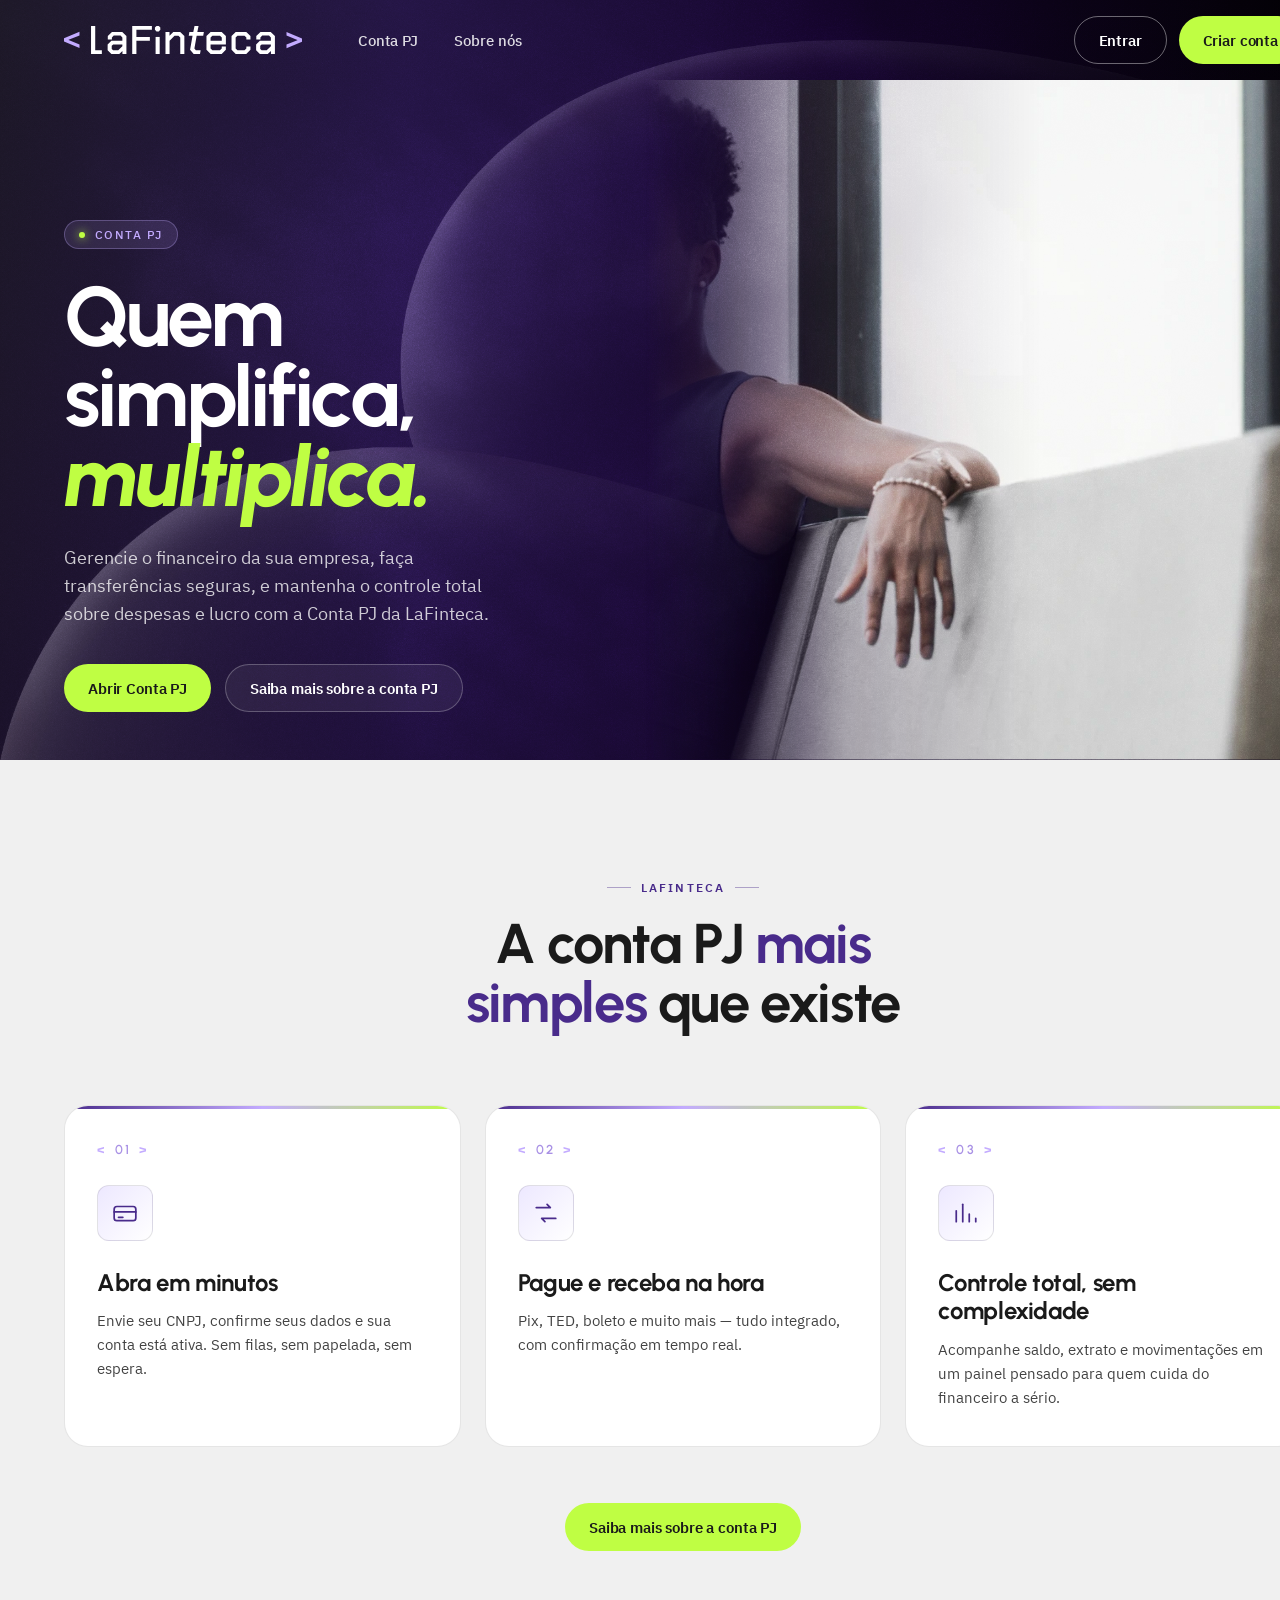
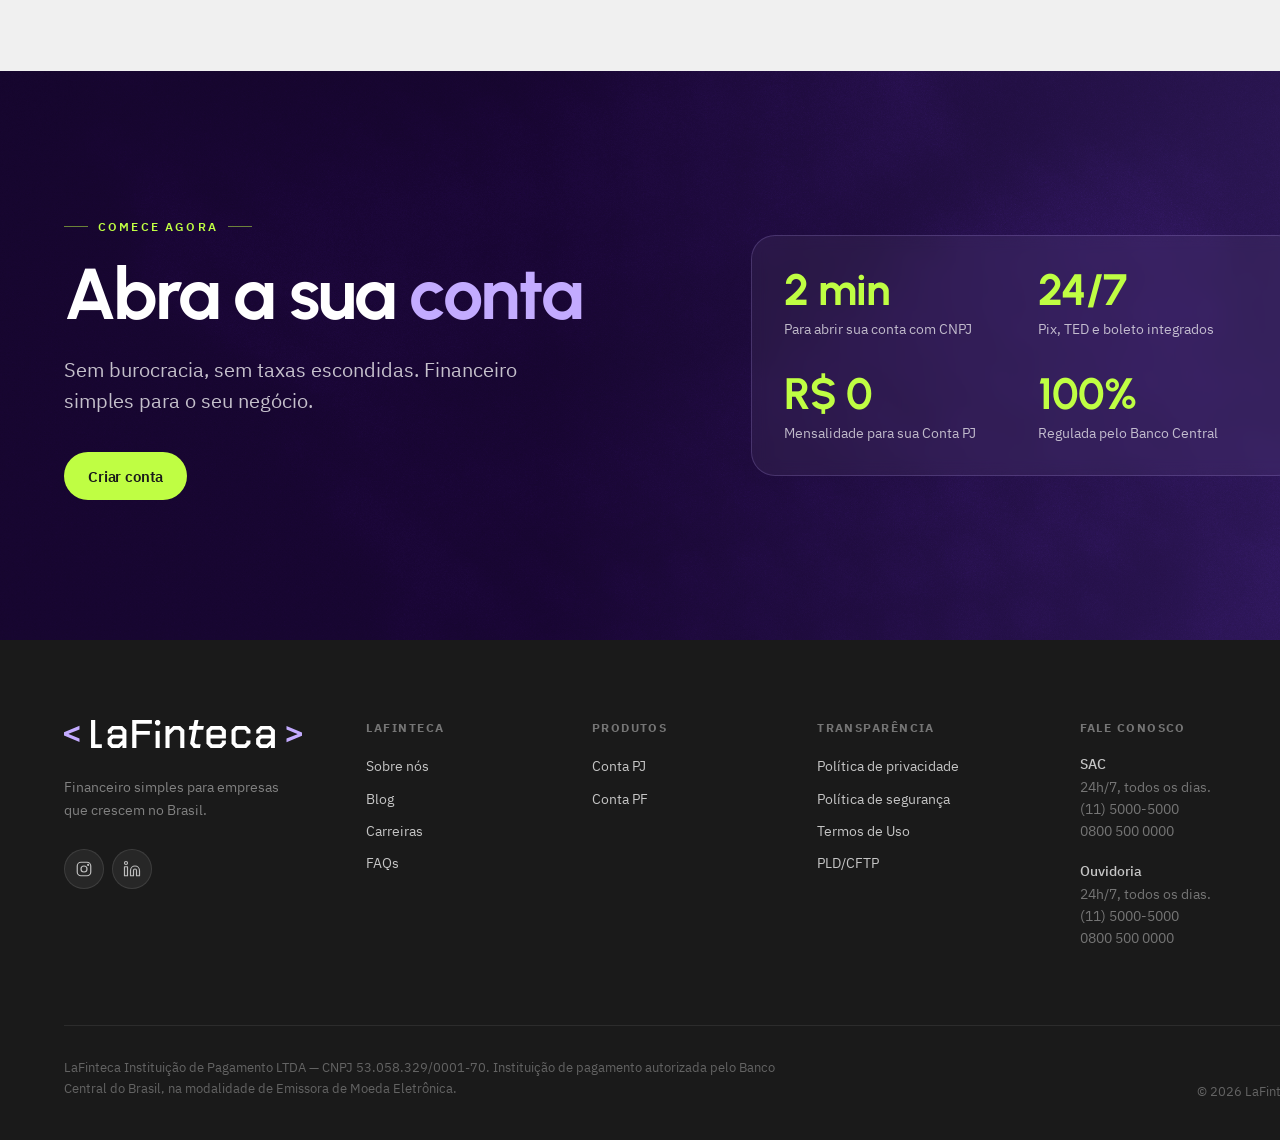
==== index.html @ 9d3200e6 "Initial commit: LaFinteca Home landing page Implements the Conta PJ landing page from the Claude Des" ====
<!doctype html>
<html lang="pt-BR">
<head>
  <meta charset="utf-8">
  <title>LaFinteca — Conta PJ</title>
  <meta name="viewport" content="width=1366">
  <link rel="stylesheet" href="colors_and_type.css">
  <link rel="stylesheet" href="styles.css">
</head>
<body>

<div class="page">

  <!-- ─────────────── HERO ─────────────── -->
  <section class="hero">
    <div class="hero-bg-blobs"></div>
    <div class="hero-bg-stripes"></div>
    <div class="hero-portrait"></div>
    <div class="hero-grain"></div>

    <header class="header">
      <a href="#" aria-label="LaFinteca">
        <img class="logo" src="assets/logo-main-white.svg" alt="LaFinteca">
      </a>
      <nav class="nav">
        <a href="#">Conta PJ</a>
        <a href="#">Sobre nós</a>
      </nav>
      <div class="header-actions">
        <button class="btn btn-ghost-light">Entrar</button>
        <button class="btn btn-primary">Criar conta</button>
      </div>
    </header>

    <div class="hero-content">
      <div class="hero-eyebrow">
        <span class="dot"></span>
        Conta PJ
      </div>
      <h1>Quem<br>simplifica,<br><span class="accent">multiplica.</span></h1>
      <p class="lead">Gerencie o financeiro da sua empresa, faça transferências seguras, e mantenha o controle total sobre despesas e lucro com a Conta PJ da LaFinteca.</p>
      <div class="hero-cta">
        <button class="btn btn-primary">Abrir Conta PJ</button>
        <button class="btn btn-secondary-light">Saiba mais sobre a conta PJ</button>
      </div>
    </div>
  </section>

  <!-- ─────────────── FEATURES ─────────────── -->
  <section class="features">
    <div class="features-inner">
      <div class="features-head">
        <div class="label-eyebrow">LaFinteca</div>
        <h2>A conta PJ <span class="accent">mais simples</span> que existe</h2>
      </div>

      <div class="feature-grid">
        <article class="feature-card">
          <div class="accent-bar"></div>
          <div class="num">01</div>
          <div class="icon">
            <svg width="26" height="26" viewBox="0 0 24 24" fill="none" stroke="currentColor" stroke-width="1.6" stroke-linecap="round" stroke-linejoin="round">
              <rect x="2" y="6" width="20" height="13" rx="2.5"></rect>
              <path d="M2 11h20"></path>
              <path d="M6 16h4"></path>
            </svg>
          </div>
          <h3>Abra em minutos</h3>
          <p>Envie seu CNPJ, confirme seus dados e sua conta está ativa. Sem filas, sem papelada, sem espera.</p>
        </article>

        <article class="feature-card">
          <div class="accent-bar"></div>
          <div class="num">02</div>
          <div class="icon">
            <svg width="26" height="26" viewBox="0 0 24 24" fill="none" stroke="currentColor" stroke-width="1.6" stroke-linecap="round" stroke-linejoin="round">
              <path d="M3 7h13l-3-3"></path>
              <path d="M21 17H8l3 3"></path>
            </svg>
          </div>
          <h3>Pague e receba na hora</h3>
          <p>Pix, TED, boleto e muito mais — tudo integrado, com confirmação em tempo real.</p>
        </article>

        <article class="feature-card">
          <div class="accent-bar"></div>
          <div class="num">03</div>
          <div class="icon">
            <svg width="26" height="26" viewBox="0 0 24 24" fill="none" stroke="currentColor" stroke-width="1.6" stroke-linecap="round" stroke-linejoin="round">
              <path d="M3 20V10"></path>
              <path d="M9 20V4"></path>
              <path d="M15 20v-7"></path>
              <path d="M21 20v-3"></path>
            </svg>
          </div>
          <h3>Controle total, sem complexidade</h3>
          <p>Acompanhe saldo, extrato e movimentações em um painel pensado para quem cuida do financeiro a sério.</p>
        </article>
      </div>

      <div class="features-cta">
        <button class="btn btn-primary">Saiba mais sobre a conta PJ</button>
      </div>
    </div>
  </section>

  <!-- ─────────────── CTA ─────────────── -->
  <section class="cta">
    <div class="cta-bg-image"></div>
    <div class="cta-bg-overlay"></div>
    <div class="cta-grain"></div>

    <div class="cta-inner">
      <div class="cta-content">
        <div class="label-eyebrow cta-eyebrow">Comece agora</div>
        <h2>Abra a sua <span class="accent">conta</span></h2>
        <p>Sem burocracia, sem taxas escondidas. Financeiro simples para o seu negócio.</p>
        <button class="btn btn-primary">Criar conta</button>
      </div>

      <div class="cta-stats">
        <div class="cta-stat">
          <div class="stat-num">2&nbsp;min</div>
          <div class="stat-label">Para abrir sua conta com CNPJ</div>
        </div>
        <div class="cta-stat">
          <div class="stat-num">24/7</div>
          <div class="stat-label">Pix, TED e boleto integrados</div>
        </div>
        <div class="cta-stat">
          <div class="stat-num">R$&nbsp;0</div>
          <div class="stat-label">Mensalidade para sua Conta PJ</div>
        </div>
        <div class="cta-stat">
          <div class="stat-num">100%</div>
          <div class="stat-label">Regulada pelo Banco Central</div>
        </div>
      </div>
    </div>
  </section>

  <!-- ─────────────── FOOTER ─────────────── -->
  <footer class="footer">
    <div class="footer-inner">
      <div class="footer-grid">
        <div class="footer-brand">
          <img class="logo" src="assets/logo-main-white.svg" alt="LaFinteca">
          <p>Financeiro simples para empresas que crescem no Brasil.</p>
          <div class="social">
            <a href="#" class="social-btn" aria-label="Instagram">
              <svg width="18" height="18" viewBox="0 0 24 24" fill="none" stroke="currentColor" stroke-width="1.6" stroke-linecap="round" stroke-linejoin="round"><rect x="3" y="3" width="18" height="18" rx="5"></rect><circle cx="12" cy="12" r="4"></circle><circle cx="17.5" cy="6.5" r="0.6" fill="currentColor"></circle></svg>
            </a>
            <a href="#" class="social-btn" aria-label="LinkedIn">
              <svg width="18" height="18" viewBox="0 0 24 24" fill="none" stroke="currentColor" stroke-width="1.6" stroke-linecap="round" stroke-linejoin="round"><path d="M16 8a6 6 0 0 1 6 6v7h-4v-7a2 2 0 0 0-4 0v7h-4v-7a6 6 0 0 1 6-6z"></path><rect x="2" y="9" width="4" height="12"></rect><circle cx="4" cy="4" r="2"></circle></svg>
            </a>
          </div>
        </div>

        <div class="footer-col">
          <h4>LaFinteca</h4>
          <ul>
            <li><a href="#">Sobre nós</a></li>
            <li><a href="#">Blog</a></li>
            <li><a href="#">Carreiras</a></li>
            <li><a href="#">FAQs</a></li>
          </ul>
        </div>

        <div class="footer-col">
          <h4>Produtos</h4>
          <ul>
            <li><a href="#">Conta PJ</a></li>
            <li><a href="#">Conta PF</a></li>
          </ul>
        </div>

        <div class="footer-col">
          <h4>Transparência</h4>
          <ul>
            <li><a href="#">Política de privacidade</a></li>
            <li><a href="#">Política de segurança</a></li>
            <li><a href="#">Termos de Uso</a></li>
            <li><a href="#">PLD/CFTP</a></li>
          </ul>
        </div>

        <div class="footer-col footer-contact">
          <h4>Fale Conosco</h4>
          <div class="contact-block">
            <div class="label">SAC</div>
            <div class="lines">24h/7, todos os dias.
(11) 5000-5000
0800 500 0000</div>
          </div>
          <div class="contact-block">
            <div class="label">Ouvidoria</div>
            <div class="lines">24h/7, todos os dias.
(11) 5000-5000
0800 500 0000</div>
          </div>
        </div>
      </div>

      <div class="footer-bottom">
        <div class="legal">LaFinteca Instituição de Pagamento LTDA — CNPJ 53.058.329/0001-70. Instituição de pagamento autorizada pelo Banco Central do Brasil, na modalidade de Emissora de Moeda Eletrônica.</div>
        <div class="copy">© 2026 LaFinteca</div>
      </div>
    </div>
  </footer>

</div>

</body>
</html>
---- colors_and_type.css ----
/* ============================================================
   LaFinteca Design System — Colors & Typography
   ============================================================ */

/* Urbanist — Google Fonts (no local file provided) */
@import url('https://fonts.googleapis.com/css2?family=Urbanist:ital,wght@0,300;0,400;0,500;0,600;0,700;0,800;0,900;1,400;1,700&display=swap');

/* IBM Plex Sans — local brand font files */
@font-face { font-family: 'IBM Plex Sans'; src: url('fonts/IBMPlexSans-Thin.ttf') format('truetype'); font-weight: 100; font-style: normal; }
@font-face { font-family: 'IBM Plex Sans'; src: url('fonts/IBMPlexSans-ThinItalic.ttf') format('truetype'); font-weight: 100; font-style: italic; }
@font-face { font-family: 'IBM Plex Sans'; src: url('fonts/IBMPlexSans-ExtraLight.ttf') format('truetype'); font-weight: 200; font-style: normal; }
@font-face { font-family: 'IBM Plex Sans'; src: url('fonts/IBMPlexSans-ExtraLightItalic.ttf') format('truetype'); font-weight: 200; font-style: italic; }
@font-face { font-family: 'IBM Plex Sans'; src: url('fonts/IBMPlexSans-Light.ttf') format('truetype'); font-weight: 300; font-style: normal; }
@font-face { font-family: 'IBM Plex Sans'; src: url('fonts/IBMPlexSans-LightItalic.ttf') format('truetype'); font-weight: 300; font-style: italic; }
@font-face { font-family: 'IBM Plex Sans'; src: url('fonts/IBMPlexSans-Regular.ttf') format('truetype'); font-weight: 400; font-style: normal; }
@font-face { font-family: 'IBM Plex Sans'; src: url('fonts/IBMPlexSans-Italic.ttf') format('truetype'); font-weight: 400; font-style: italic; }
@font-face { font-family: 'IBM Plex Sans'; src: url('fonts/IBMPlexSans-Medium.ttf') format('truetype'); font-weight: 500; font-style: normal; }
@font-face { font-family: 'IBM Plex Sans'; src: url('fonts/IBMPlexSans-MediumItalic.ttf') format('truetype'); font-weight: 500; font-style: italic; }
@font-face { font-family: 'IBM Plex Sans'; src: url('fonts/IBMPlexSans-SemiBold.ttf') format('truetype'); font-weight: 600; font-style: normal; }
@font-face { font-family: 'IBM Plex Sans'; src: url('fonts/IBMPlexSans-SemiBoldItalic.ttf') format('truetype'); font-weight: 600; font-style: italic; }
@font-face { font-family: 'IBM Plex Sans'; src: url('fonts/IBMPlexSans-Bold.ttf') format('truetype'); font-weight: 700; font-style: normal; }
@font-face { font-family: 'IBM Plex Sans'; src: url('fonts/IBMPlexSans-BoldItalic.ttf') format('truetype'); font-weight: 700; font-style: italic; }

/* ── Color Palette ── */
:root {
  /* Brand Primaries */
  --lf-black:          #000000;
  --lf-white:          #FFFFFF;
  --lf-near-black:     #1A1A1A;
  --lf-near-white:     #F0F0F0;

  /* Purple Scale */
  --lf-purple-950:     #1A0637;   /* accent5 — darkest, background */
  --lf-purple-800:     #492B8B;   /* accent4 — deep purple */
  --lf-purple-500:     #A991E5;   /* accent2 — medium */
  --lf-purple-300:     #C3ABFF;   /* accent1 — lavender highlight */
  --lf-purple-100:     #EDE8FF;   /* light tint */

  /* Accent */
  --lf-lime:           #BFFE43;   /* accent3 — electric lime green */
  --lf-lime-dark:      #9ED930;   /* lime hover */
  --lf-link:           #63A0FF;   /* hyperlink blue */

  /* Neutrals */
  --lf-gray-900:       #1A1A1A;
  --lf-gray-700:       #434343;
  --lf-gray-500:       #6B6B6B;
  --lf-gray-300:       #ADADAD;
  --lf-gray-100:       #F0F0F0;

  /* ── Semantic Tokens — Light Mode ── */
  --lf-bg:             var(--lf-white);
  --lf-bg-subtle:      var(--lf-near-white);
  --lf-surface:        var(--lf-white);
  --lf-surface-raised: var(--lf-purple-100);

  --lf-fg:             var(--lf-near-black);
  --lf-fg-muted:       var(--lf-gray-500);
  --lf-fg-subtle:      var(--lf-gray-300);

  --lf-brand:          var(--lf-purple-800);
  --lf-brand-light:    var(--lf-purple-300);
  --lf-accent:         var(--lf-lime);

  --lf-border:         rgba(0,0,0,0.10);
  --lf-border-strong:  rgba(0,0,0,0.20);

  /* ── Typography Tokens ── */
  --font-display:      'Urbanist', sans-serif;
  --font-body:         'IBM Plex Sans', sans-serif;
  --font-mono:         'IBM Plex Mono', monospace;

  /* Type Scale */
  --text-xs:    0.75rem;    /* 12px */
  --text-sm:    0.875rem;   /* 14px */
  --text-base:  1rem;       /* 16px */
  --text-lg:    1.125rem;   /* 18px */
  --text-xl:    1.25rem;    /* 20px */
  --text-2xl:   1.5rem;     /* 24px */
  --text-3xl:   1.875rem;   /* 30px */
  --text-4xl:   2.25rem;    /* 36px */
  --text-5xl:   3rem;       /* 48px */
  --text-6xl:   3.75rem;    /* 60px */
  --text-7xl:   4.5rem;     /* 72px */
  --text-8xl:   6rem;       /* 96px */

  /* Line Heights */
  --leading-tight:  1.1;
  --leading-snug:   1.25;
  --leading-normal: 1.5;
  --leading-relaxed:1.625;

  /* Letter Spacing */
  --tracking-tight:  -0.02em;
  --tracking-normal:  0em;
  --tracking-wide:    0.05em;
  --tracking-wider:   0.1em;
  --tracking-widest:  0.15em;

  /* Spacing */
  --space-1:  4px;
  --space-2:  8px;
  --space-3:  12px;
  --space-4:  16px;
  --space-5:  20px;
  --space-6:  24px;
  --space-8:  32px;
  --space-10: 40px;
  --space-12: 48px;
  --space-16: 64px;
  --space-20: 80px;
  --space-24: 96px;

  /* Radii */
  --radius-sm:   4px;
  --radius-md:   8px;
  --radius-lg:   12px;
  --radius-xl:   16px;
  --radius-2xl:  24px;
  --radius-full: 9999px;

  /* Shadows */
  --shadow-sm:   0 1px 3px rgba(0,0,0,0.08), 0 1px 2px rgba(0,0,0,0.06);
  --shadow-md:   0 4px 12px rgba(0,0,0,0.10), 0 2px 6px rgba(0,0,0,0.06);
  --shadow-lg:   0 10px 30px rgba(0,0,0,0.12), 0 4px 10px rgba(0,0,0,0.08);
  --shadow-purple: 0 8px 32px rgba(73,43,139,0.25);
  --shadow-lime:   0 8px 32px rgba(191,254,67,0.25);
}

/* ── Dark Mode Overrides ── */
[data-theme="dark"], .lf-dark {
  --lf-bg:             var(--lf-purple-950);
  --lf-bg-subtle:      #12042A;
  --lf-surface:        rgba(255,255,255,0.05);
  --lf-surface-raised: rgba(195,171,255,0.10);

  --lf-fg:             var(--lf-white);
  --lf-fg-muted:       var(--lf-purple-300);
  --lf-fg-subtle:      rgba(195,171,255,0.50);

  --lf-brand:          var(--lf-purple-300);
  --lf-brand-light:    rgba(195,171,255,0.20);
  --lf-accent:         var(--lf-lime);

  --lf-border:         rgba(195,171,255,0.15);
  --lf-border-strong:  rgba(195,171,255,0.30);
}

/* ── Semantic Type Styles ── */
.lf-display {
  font-family: var(--font-display);
  font-size: var(--text-7xl);
  font-weight: 700;
  line-height: var(--leading-tight);
  letter-spacing: var(--tracking-tight);
}

.lf-h1 {
  font-family: var(--font-display);
  font-size: var(--text-5xl);
  font-weight: 700;
  line-height: var(--leading-tight);
  letter-spacing: var(--tracking-tight);
}

.lf-h2 {
  font-family: var(--font-display);
  font-size: var(--text-4xl);
  font-weight: 600;
  line-height: var(--leading-snug);
  letter-spacing: var(--tracking-tight);
}

.lf-h3 {
  font-family: var(--font-display);
  font-size: var(--text-2xl);
  font-weight: 600;
  line-height: var(--leading-snug);
}

.lf-h4 {
  font-family: var(--font-display);
  font-size: var(--text-xl);
  font-weight: 600;
  line-height: var(--leading-normal);
}

.lf-body-lg {
  font-family: var(--font-body);
  font-size: var(--text-lg);
  font-weight: 400;
  line-height: var(--leading-relaxed);
}

.lf-body {
  font-family: var(--font-body);
  font-size: var(--text-base);
  font-weight: 400;
  line-height: var(--leading-normal);
}

.lf-body-sm {
  font-family: var(--font-body);
  font-size: var(--text-sm);
  font-weight: 400;
  line-height: var(--leading-normal);
}

.lf-label {
  font-family: var(--font-body);
  font-size: var(--text-xs);
  font-weight: 500;
  letter-spacing: var(--tracking-wider);
  text-transform: uppercase;
}

.lf-code {
  font-family: var(--font-mono);
  font-size: var(--text-sm);
}
---- styles.css ----
/* ============================================================
   LaFinteca Home — Page Styles
   Companion to colors_and_type.css (design tokens)
   ============================================================ */

* { box-sizing: border-box; margin: 0; padding: 0; }

html, body {
  background: var(--lf-purple-950);
  color: var(--lf-fg);
  font-family: var(--font-body);
}

a { color: inherit; text-decoration: none; }

button {
  font: inherit;
  border: none;
  background: none;
  cursor: pointer;
}

.page {
  width: 1366px;
  margin: 0 auto;
  background: var(--lf-near-white);
  overflow: hidden;
}

/* ── Header ── */
.header {
  position: relative;
  z-index: 10;
  height: 80px;
  padding: 0 64px;
  display: flex;
  align-items: center;
  justify-content: space-between;
}
.header .logo {
  height: 28px;
  display: block;
}
.nav {
  display: flex;
  gap: 36px;
  flex: 1;
  margin-left: 56px;
}
.nav a {
  font-family: var(--font-body);
  font-size: 15px;
  font-weight: 500;
  color: rgba(255, 255, 255, 0.85);
  transition: opacity 0.2s;
}
.nav a:hover { opacity: 0.7; }
.header-actions {
  display: flex;
  gap: 12px;
  align-items: center;
}

/* ── Buttons ── */
.btn {
  display: inline-flex;
  align-items: center;
  justify-content: center;
  height: 48px;
  padding: 0 24px;
  border-radius: var(--radius-full);
  font-family: var(--font-body);
  font-size: 15px;
  font-weight: 600;
  letter-spacing: -0.01em;
  transition: transform 0.15s, background 0.2s, color 0.2s;
  white-space: nowrap;
}
.btn:active { transform: scale(0.98); }

.btn-primary {
  background: var(--lf-lime);
  color: var(--lf-near-black);
}
.btn-primary:hover { background: var(--lf-lime-dark); }

.btn-ghost-light {
  background: transparent;
  color: #fff;
  border: 1px solid rgba(255, 255, 255, 0.4);
}
.btn-ghost-light:hover { background: rgba(255, 255, 255, 0.08); }

.btn-secondary-dark {
  background: transparent;
  color: var(--lf-near-black);
  border: 1px solid rgba(0, 0, 0, 0.25);
}
.btn-secondary-dark:hover { background: rgba(0, 0, 0, 0.04); }

/* ── Hero ── */
.hero {
  position: relative;
  height: 760px;
  overflow: hidden;
  background: var(--lf-purple-950);
  color: #fff;
}
.hero-bg-blobs {
  position: absolute;
  inset: 0;
  background: url('assets/bg-abstract-black-blobs.jpg') center / cover no-repeat;
  opacity: 0.9;
}
.hero-bg-stripes {
  position: absolute;
  inset: 0;
  background:
    linear-gradient(180deg, rgba(26, 6, 55, 0) 0%, rgba(26, 6, 55, 0.4) 100%),
    linear-gradient(90deg,
      rgba(195, 171, 255, 0.18) 0%,
      rgba(73, 43, 139, 0.6) 30%,
      rgba(26, 6, 55, 0.85) 60%,
      rgba(0, 0, 0, 0.95) 100%);
}
.hero-grain {
  position: absolute;
  inset: 0;
  background: url('assets/bg-texture-grain.png') center / cover repeat;
  opacity: 0.25;
  mix-blend-mode: overlay;
  pointer-events: none;
}
.hero-portrait {
  position: absolute;
  right: 0;
  top: 80px;
  bottom: 0;
  width: 720px;
  background: url('assets/hero-portrait.png') center right / cover no-repeat;
  -webkit-mask-image: linear-gradient(90deg, rgba(0, 0, 0, 0) 0%, rgba(0, 0, 0, 0.85) 28%, #000 55%);
          mask-image: linear-gradient(90deg, rgba(0, 0, 0, 0) 0%, rgba(0, 0, 0, 0.85) 28%, #000 55%);
  filter: saturate(0.85) contrast(1.05);
}

.hero-content {
  position: relative;
  z-index: 5;
  padding: 140px 64px 0;
  max-width: 600px;
}
.hero-eyebrow {
  display: inline-flex;
  align-items: center;
  gap: 10px;
  padding: 6px 14px;
  border-radius: var(--radius-full);
  background: rgba(195, 171, 255, 0.12);
  border: 1px solid rgba(195, 171, 255, 0.3);
  font-size: 12px;
  font-weight: 500;
  letter-spacing: 0.12em;
  text-transform: uppercase;
  color: var(--lf-purple-300);
  margin-bottom: 28px;
}
.hero-eyebrow .dot {
  width: 6px;
  height: 6px;
  border-radius: 50%;
  background: var(--lf-lime);
  box-shadow: 0 0 10px var(--lf-lime);
}
.hero h1 {
  font-family: var(--font-display);
  font-size: 84px;
  font-weight: 700;
  line-height: 0.95;
  letter-spacing: -0.035em;
  color: #fff;
  margin-bottom: 28px;
}
.hero h1 .accent {
  color: var(--lf-lime);
  font-style: italic;
  font-weight: 800;
}
.hero p.lead {
  font-family: var(--font-body);
  font-size: 18px;
  line-height: 1.55;
  color: rgba(255, 255, 255, 0.78);
  max-width: 460px;
  margin-bottom: 36px;
}
.hero-cta {
  display: flex;
  gap: 14px;
}
.hero-cta .btn-secondary-light {
  background: rgba(255, 255, 255, 0.06);
  color: #fff;
  border: 1px solid rgba(255, 255, 255, 0.25);
}
.hero-cta .btn-secondary-light:hover { background: rgba(255, 255, 255, 0.12); }

/* ── Features ── */
.features {
  position: relative;
  background: var(--lf-near-white);
  padding: 120px 64px;
}
.features-inner {
  max-width: 1240px;
  margin: 0 auto;
}
.features-head {
  text-align: center;
  margin-bottom: 72px;
  display: flex;
  flex-direction: column;
  align-items: center;
  gap: 20px;
}
.label-eyebrow {
  font-family: var(--font-body);
  font-size: 12px;
  font-weight: 600;
  letter-spacing: 0.18em;
  text-transform: uppercase;
  color: var(--lf-purple-800);
  display: inline-flex;
  align-items: center;
  gap: 10px;
}
.label-eyebrow::before,
.label-eyebrow::after {
  content: "";
  width: 24px;
  height: 1px;
  background: var(--lf-purple-800);
  opacity: 0.4;
}
.features h2 {
  font-family: var(--font-display);
  font-size: 56px;
  font-weight: 700;
  line-height: 1.05;
  letter-spacing: -0.025em;
  color: var(--lf-near-black);
  max-width: 820px;
  text-wrap: balance;
}
.features h2 .accent {
  color: var(--lf-purple-800);
}

.feature-grid {
  display: grid;
  grid-template-columns: repeat(3, 1fr);
  gap: 24px;
  margin-bottom: 56px;
}
.feature-card {
  position: relative;
  background: #fff;
  border: 1px solid var(--lf-border);
  border-radius: var(--radius-2xl);
  padding: 36px 32px;
  overflow: hidden;
  transition: transform 0.25s, box-shadow 0.25s;
}
.feature-card:hover {
  transform: translateY(-4px);
  box-shadow: var(--shadow-lg);
}
.feature-card .num {
  font-family: var(--font-display);
  font-size: 13px;
  font-weight: 600;
  letter-spacing: 0.16em;
  color: var(--lf-purple-500);
  margin-bottom: 28px;
  display: flex;
  align-items: center;
  gap: 8px;
}
.feature-card .num::before {
  content: "<";
  color: var(--lf-purple-300);
  font-weight: 700;
}
.feature-card .num::after {
  content: ">";
  color: var(--lf-purple-300);
  font-weight: 700;
}
.feature-card .icon {
  width: 56px;
  height: 56px;
  border-radius: var(--radius-lg);
  background: linear-gradient(135deg, var(--lf-purple-100) 0%, #fff 100%);
  border: 1px solid var(--lf-border);
  display: grid;
  place-items: center;
  margin-bottom: 28px;
  color: var(--lf-purple-800);
}
.feature-card h3 {
  font-family: var(--font-display);
  font-size: 24px;
  font-weight: 700;
  line-height: 1.2;
  letter-spacing: -0.015em;
  color: var(--lf-near-black);
  margin-bottom: 12px;
}
.feature-card p {
  font-family: var(--font-body);
  font-size: 15px;
  line-height: 1.6;
  color: var(--lf-gray-700);
}
.feature-card .accent-bar {
  position: absolute;
  inset: 0 0 auto 0;
  height: 3px;
  background: linear-gradient(90deg, var(--lf-purple-800), var(--lf-purple-300), var(--lf-lime));
}

.features-cta {
  display: flex;
  justify-content: center;
}

/* ── CTA ── */
.cta {
  position: relative;
  overflow: hidden;
  padding: 140px 64px;
  color: #fff;
  background: var(--lf-purple-950);
}
.cta-bg-image {
  position: absolute;
  inset: 0;
  background: url('assets/cta-bg.jpg') center / cover no-repeat;
  filter: grayscale(0.35) contrast(1.05);
}
.cta-bg-overlay {
  position: absolute;
  inset: 0;
  background:
    linear-gradient(90deg, rgba(26, 6, 55, 0.95) 0%, rgba(26, 6, 55, 0.85) 40%, rgba(73, 43, 139, 0.55) 100%),
    linear-gradient(180deg, rgba(0, 0, 0, 0.2) 0%, rgba(26, 6, 55, 0.6) 100%);
}
.cta-grain {
  position: absolute;
  inset: 0;
  background: url('assets/bg-texture-grain.png') center / cover repeat;
  opacity: 0.2;
  mix-blend-mode: overlay;
}
.cta-inner {
  position: relative;
  z-index: 5;
  max-width: 1240px;
  margin: 0 auto;
  display: grid;
  grid-template-columns: 1.1fr 1fr;
  gap: 80px;
  align-items: center;
}
.cta-content { max-width: 540px; }
.cta-eyebrow {
  color: var(--lf-lime);
  margin-bottom: 24px;
}
.cta-eyebrow::before,
.cta-eyebrow::after {
  background: var(--lf-lime);
  opacity: 0.5;
}
.cta h2 {
  font-family: var(--font-display);
  font-size: 72px;
  font-weight: 700;
  line-height: 1.0;
  letter-spacing: -0.03em;
  color: #fff;
  margin-bottom: 24px;
}
.cta h2 .accent {
  color: var(--lf-purple-300);
}
.cta p {
  font-family: var(--font-body);
  font-size: 20px;
  line-height: 1.55;
  color: rgba(255, 255, 255, 0.75);
  margin-bottom: 36px;
  max-width: 460px;
}
.cta-stats {
  display: grid;
  grid-template-columns: repeat(2, 1fr);
  gap: 32px 24px;
  padding: 32px;
  border-radius: var(--radius-2xl);
  background: rgba(255, 255, 255, 0.05);
  border: 1px solid rgba(195, 171, 255, 0.2);
  backdrop-filter: blur(8px);
}
.cta-stat .stat-num {
  font-family: var(--font-display);
  font-size: 44px;
  font-weight: 700;
  line-height: 1;
  color: var(--lf-lime);
  letter-spacing: -0.02em;
  margin-bottom: 8px;
}
.cta-stat .stat-label {
  font-family: var(--font-body);
  font-size: 14px;
  line-height: 1.4;
  color: rgba(255, 255, 255, 0.7);
}

/* ── Footer ── */
.footer {
  background: var(--lf-near-black);
  color: #fff;
  padding: 80px 64px 40px;
}
.footer-inner {
  max-width: 1240px;
  margin: 0 auto;
}
.footer-grid {
  display: grid;
  grid-template-columns: 1.4fr 1fr 1fr 1.2fr 1.2fr;
  gap: 40px;
  padding-bottom: 56px;
  border-bottom: 1px solid rgba(255, 255, 255, 0.08);
}
.footer-brand { padding-right: 24px; }
.footer-brand .logo {
  height: 28px;
  margin-bottom: 24px;
}
.footer-brand p {
  font-family: var(--font-body);
  font-size: 14px;
  line-height: 1.6;
  color: rgba(255, 255, 255, 0.45);
  margin-bottom: 28px;
  max-width: 240px;
}
.social {
  display: flex;
  gap: 8px;
}
.social-btn {
  width: 40px;
  height: 40px;
  border-radius: var(--radius-full);
  background: rgba(255, 255, 255, 0.06);
  border: 1px solid rgba(255, 255, 255, 0.1);
  display: grid;
  place-items: center;
  color: rgba(255, 255, 255, 0.7);
  transition: background 0.2s, color 0.2s;
}
.social-btn:hover {
  background: var(--lf-lime);
  color: var(--lf-near-black);
  border-color: var(--lf-lime);
}

.footer-col h4 {
  font-family: var(--font-body);
  font-size: 12px;
  font-weight: 700;
  letter-spacing: 0.12em;
  text-transform: uppercase;
  color: rgba(255, 255, 255, 0.4);
  margin-bottom: 20px;
}
.footer-col ul {
  list-style: none;
  display: flex;
  flex-direction: column;
  gap: 10px;
}
.footer-col a {
  font-family: var(--font-body);
  font-size: 14px;
  line-height: 1.6;
  color: rgba(255, 255, 255, 0.75);
  transition: color 0.2s;
}
.footer-col a:hover { color: var(--lf-lime); }

.footer-contact .contact-block { margin-bottom: 20px; }
.footer-contact .contact-block .label {
  font-family: var(--font-body);
  font-size: 14px;
  color: rgba(255, 255, 255, 0.75);
  margin-bottom: 4px;
  font-weight: 500;
}
.footer-contact .contact-block .lines {
  font-family: var(--font-body);
  font-size: 14px;
  line-height: 1.55;
  color: rgba(255, 255, 255, 0.4);
  white-space: pre-line;
}

.footer-bottom {
  display: flex;
  justify-content: space-between;
  align-items: flex-end;
  padding-top: 32px;
  gap: 40px;
}
.footer-bottom .legal {
  font-family: var(--font-body);
  font-size: 13px;
  line-height: 1.6;
  color: rgba(255, 255, 255, 0.32);
  max-width: 720px;
}
.footer-bottom .copy {
  font-family: var(--font-body);
  font-size: 13px;
  color: rgba(255, 255, 255, 0.32);
  white-space: nowrap;
}
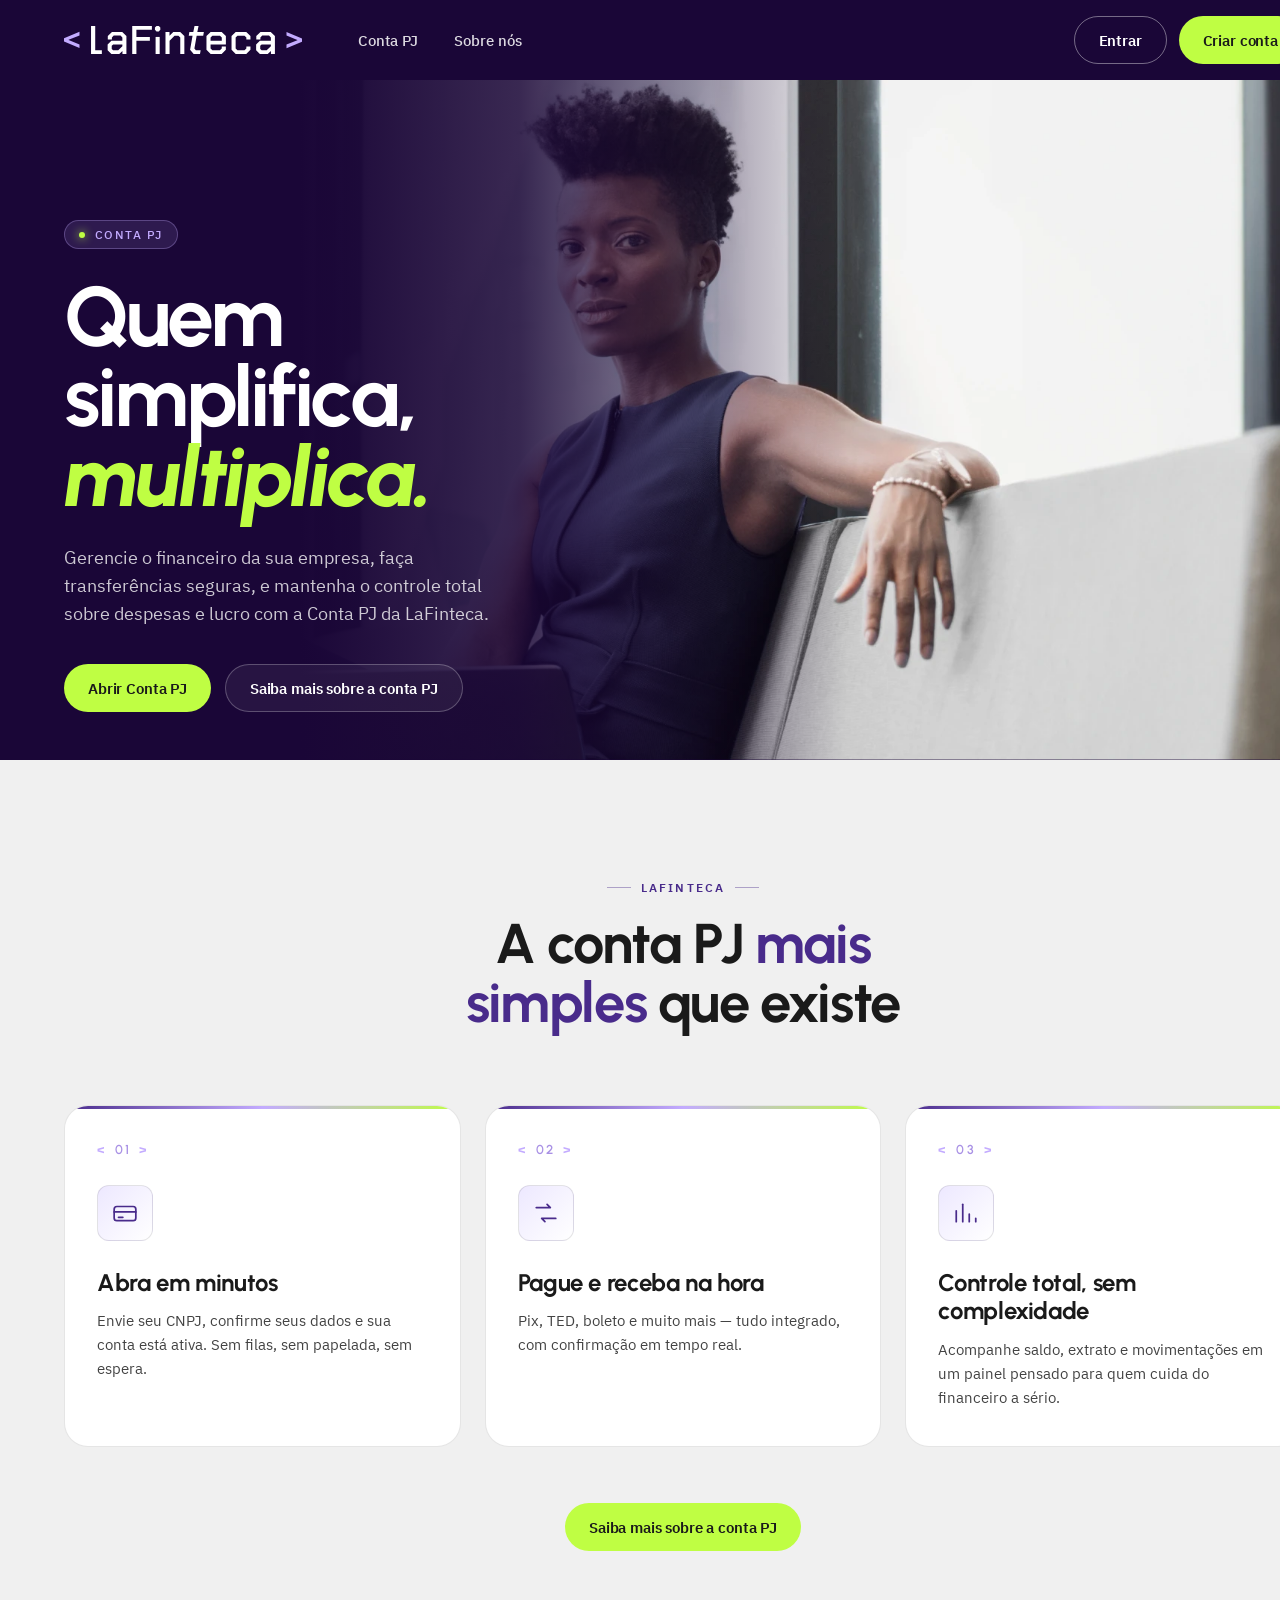
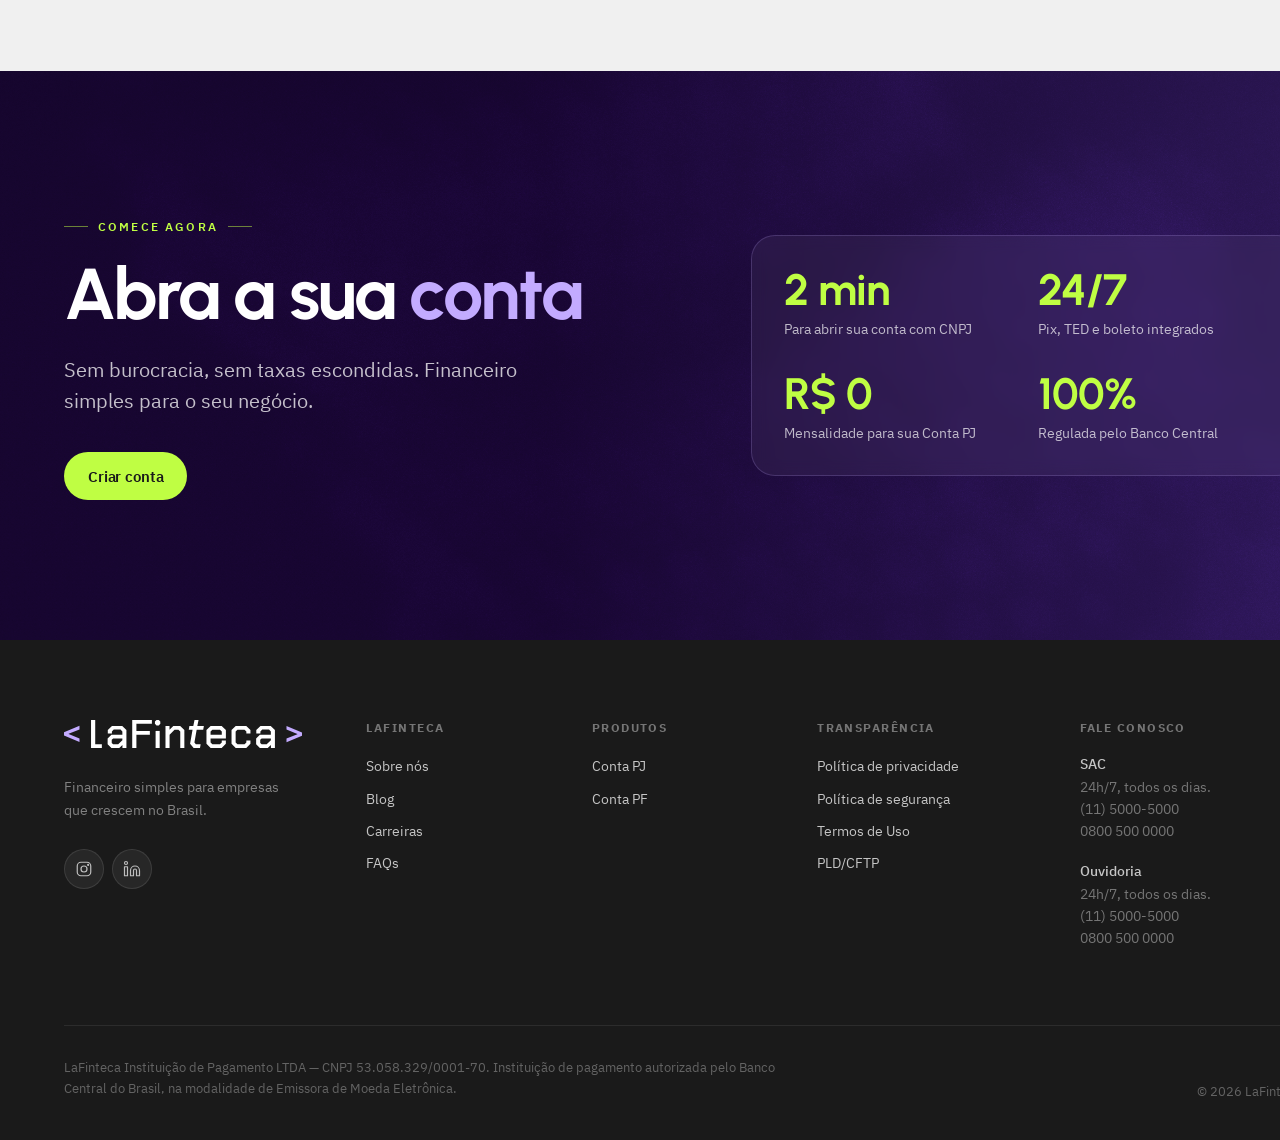
==== commit 627ee221: "Hero: full-width photo, drop blob/stripe/grain overlays The hero is now a plain deep-purple backgrou" ====
--- a/index.html
+++ b/index.html
@@ -13,10 +13,8 @@
 
   <!-- ─────────────── HERO ─────────────── -->
   <section class="hero">
-    <div class="hero-bg-blobs"></div>
-    <div class="hero-bg-stripes"></div>
-    <div class="hero-portrait"></div>
-    <div class="hero-grain"></div>
+    <div class="hero-photo"></div>
+    <div class="hero-fade"></div>
 
     <header class="header">
       <a href="#" aria-label="LaFinteca">
--- a/styles.css
+++ b/styles.css
@@ -106,41 +106,26 @@
   background: var(--lf-purple-950);
   color: #fff;
 }
-.hero-bg-blobs {
+.hero-photo {
   position: absolute;
-  inset: 0;
-  background: url('assets/bg-abstract-black-blobs.jpg') center / cover no-repeat;
-  opacity: 0.9;
-}
-.hero-bg-stripes {
-  position: absolute;
-  inset: 0;
-  background:
-    linear-gradient(180deg, rgba(26, 6, 55, 0) 0%, rgba(26, 6, 55, 0.4) 100%),
-    linear-gradient(90deg,
-      rgba(195, 171, 255, 0.18) 0%,
-      rgba(73, 43, 139, 0.6) 30%,
-      rgba(26, 6, 55, 0.85) 60%,
-      rgba(0, 0, 0, 0.95) 100%);
-}
-.hero-grain {
-  position: absolute;
-  inset: 0;
-  background: url('assets/bg-texture-grain.png') center / cover repeat;
-  opacity: 0.25;
-  mix-blend-mode: overlay;
-  pointer-events: none;
-}
-.hero-portrait {
-  position: absolute;
+  left: 0;
   right: 0;
   top: 80px;
   bottom: 0;
-  width: 720px;
-  background: url('assets/hero-portrait.png') center right / cover no-repeat;
-  -webkit-mask-image: linear-gradient(90deg, rgba(0, 0, 0, 0) 0%, rgba(0, 0, 0, 0.85) 28%, #000 55%);
-          mask-image: linear-gradient(90deg, rgba(0, 0, 0, 0) 0%, rgba(0, 0, 0, 0.85) 28%, #000 55%);
-  filter: saturate(0.85) contrast(1.05);
+  background: url('assets/hero-photo.webp') right center / cover no-repeat;
+}
+.hero-fade {
+  position: absolute;
+  left: 0;
+  right: 0;
+  top: 80px;
+  bottom: 0;
+  background: linear-gradient(90deg,
+    var(--lf-purple-950) 0%,
+    var(--lf-purple-950) 22%,
+    rgba(26, 6, 55, 0.85) 38%,
+    rgba(26, 6, 55, 0.0) 62%);
+  pointer-events: none;
 }
 
 .hero-content {
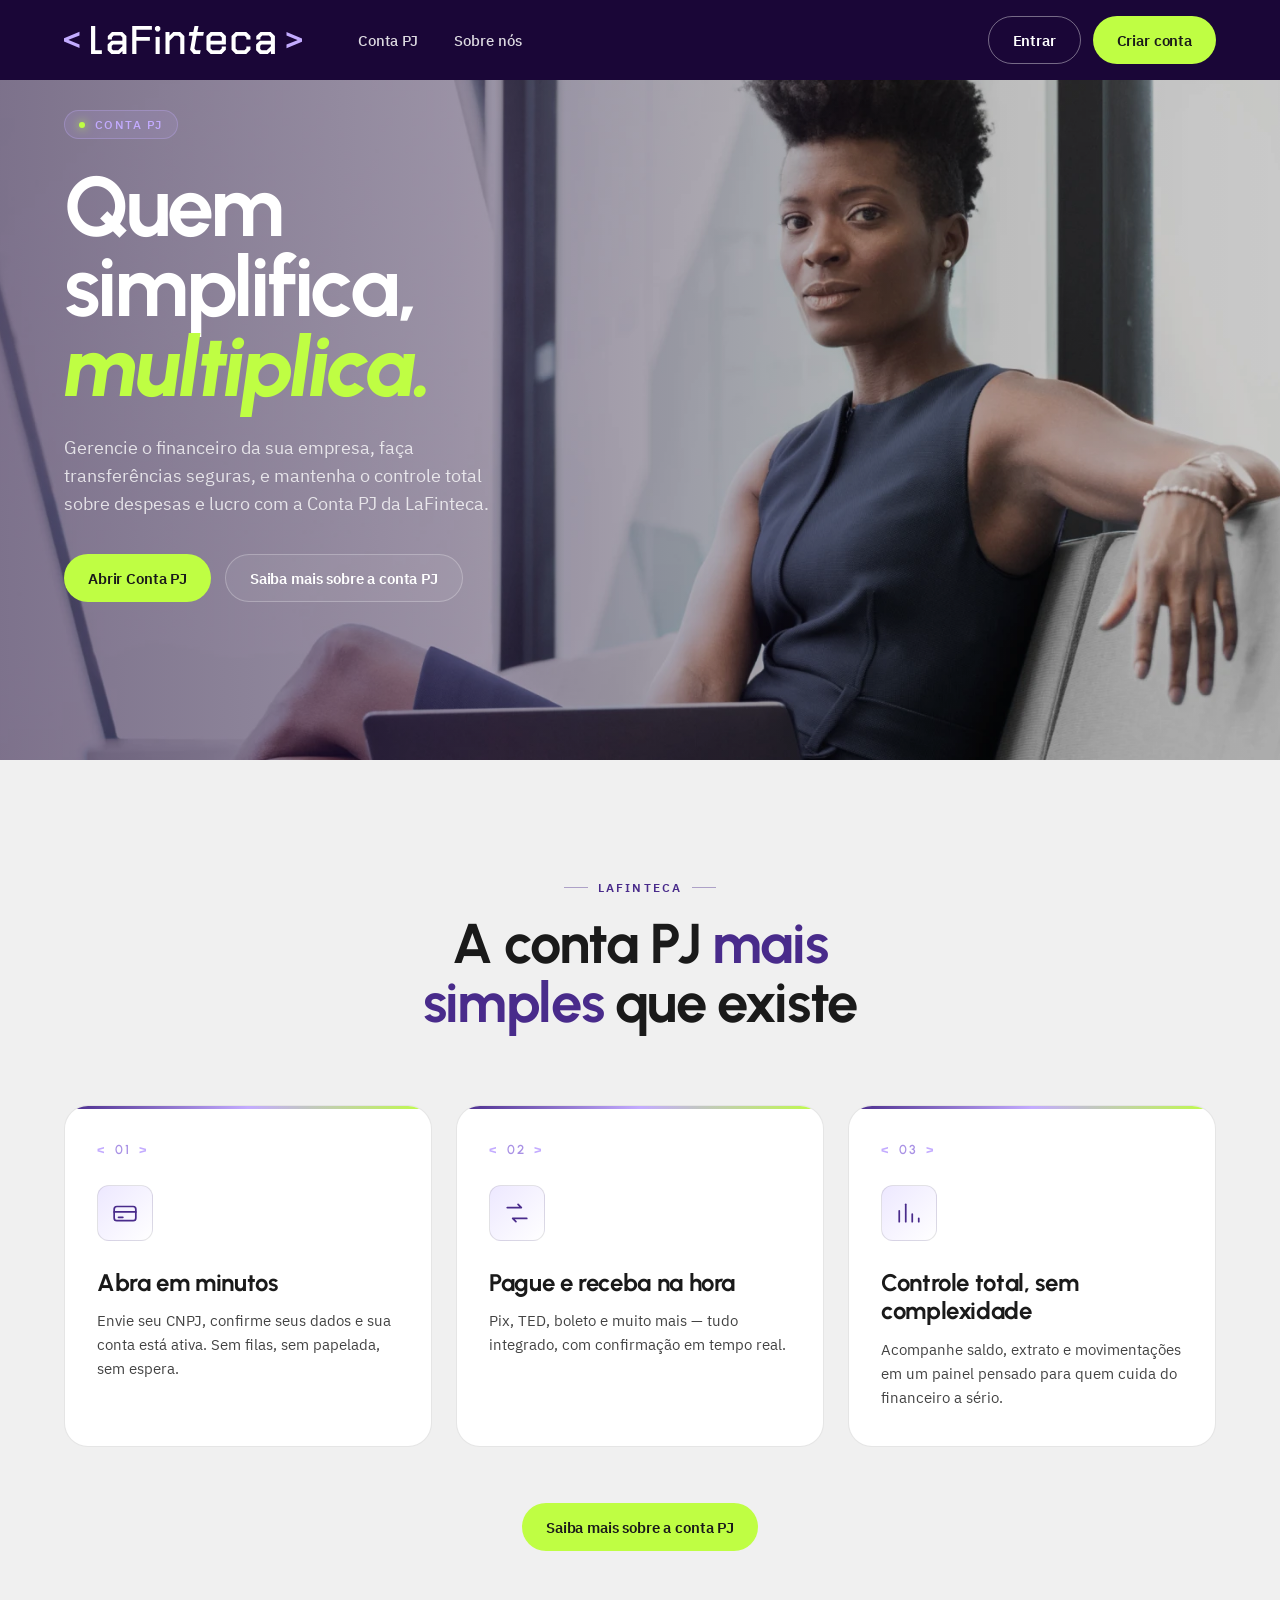
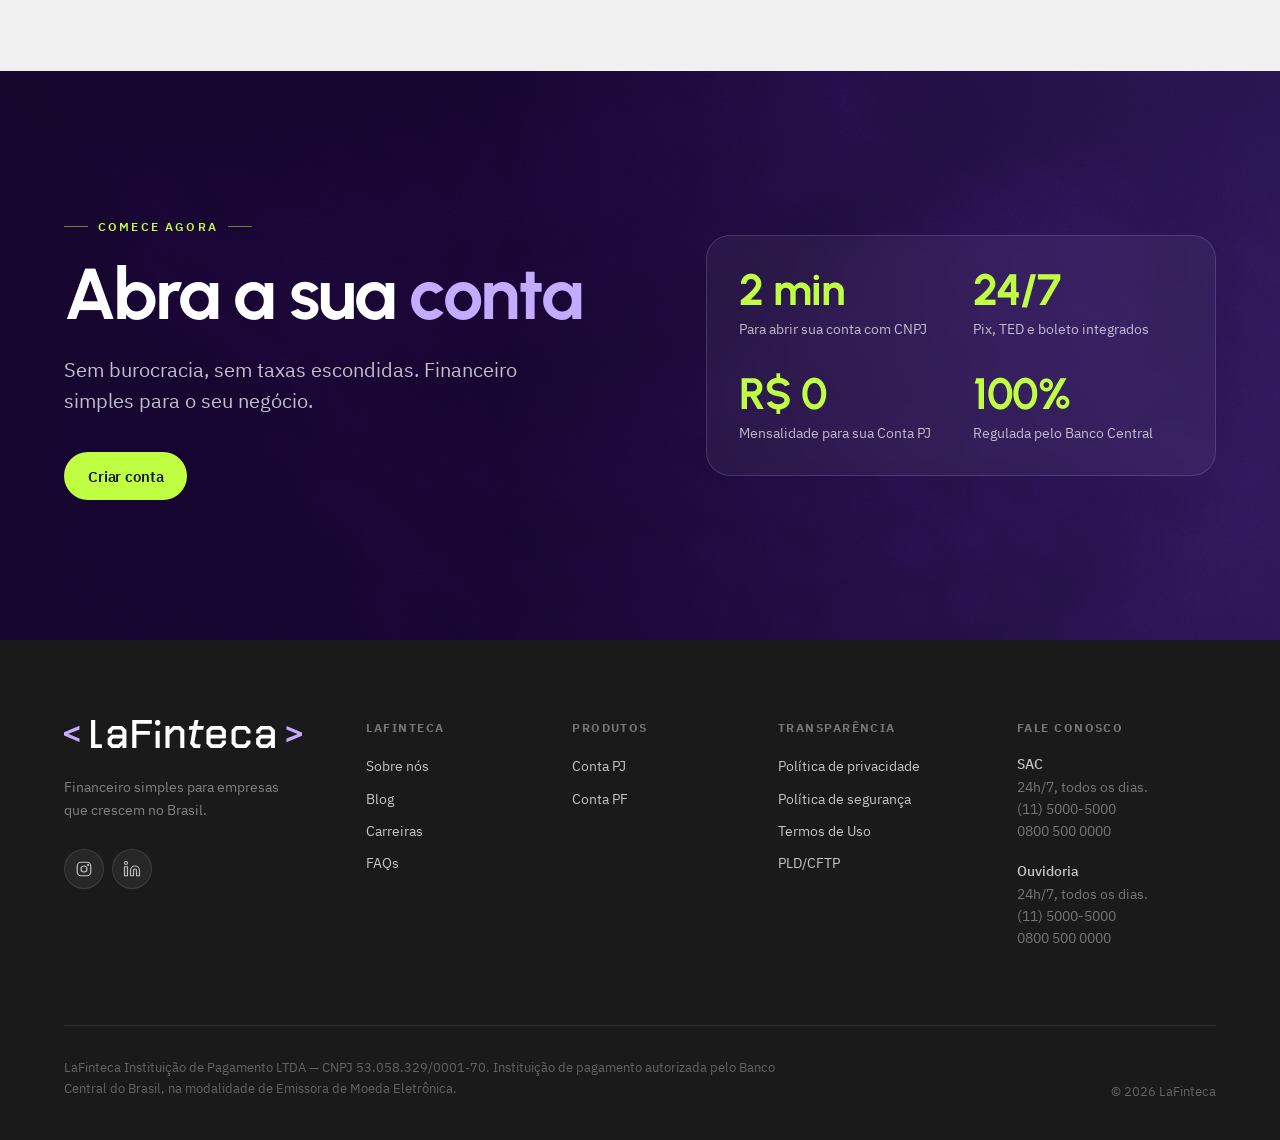
==== commit 8bd16395: "Enable responsive layout with tablet (1024px) and mobile (640px) breakpoints - Replace fixed viewpor" ====
--- a/index.html
+++ b/index.html
@@ -3,7 +3,7 @@
 <head>
   <meta charset="utf-8">
   <title>LaFinteca — Conta PJ</title>
-  <meta name="viewport" content="width=1366">
+  <meta name="viewport" content="width=device-width, initial-scale=1">
   <link rel="stylesheet" href="colors_and_type.css">
   <link rel="stylesheet" href="styles.css">
 </head>
--- a/styles.css
+++ b/styles.css
@@ -21,7 +21,8 @@
 }
 
 .page {
-  width: 1366px;
+  width: 100%;
+  max-width: 1366px;
   margin: 0 auto;
   background: var(--lf-near-white);
   overflow: hidden;
@@ -112,7 +113,7 @@
   right: 0;
   top: 80px;
   bottom: 0;
-  background: url('assets/hero-photo.webp') right center / cover no-repeat;
+  background: url('assets/hero-photo.webp') 25% center / auto 115% no-repeat;
 }
 .hero-fade {
   position: absolute;
@@ -121,17 +122,18 @@
   top: 80px;
   bottom: 0;
   background: linear-gradient(90deg,
-    var(--lf-purple-950) 0%,
-    var(--lf-purple-950) 22%,
-    rgba(26, 6, 55, 0.85) 38%,
-    rgba(26, 6, 55, 0.0) 62%);
+    rgba(26, 6, 55, 0.55) 0%,
+    rgba(26, 6, 55, 0.42) 35%,
+    rgba(0, 0, 0, 0.22) 70%,
+    rgba(0, 0, 0, 0.18) 100%);
   pointer-events: none;
 }
 
 .hero-content {
   position: relative;
   z-index: 5;
-  padding: 140px 64px 0;
+  padding: 20px 64px 0;
+  margin-top: 10px;
   max-width: 600px;
 }
 .hero-eyebrow {
@@ -523,3 +525,73 @@
   color: rgba(255, 255, 255, 0.32);
   white-space: nowrap;
 }
+
+/* ── Responsive ── */
+@media (max-width: 1024px) {
+  .header { padding: 0 32px; }
+  .nav { gap: 24px; margin-left: 32px; }
+
+  .hero { height: auto; min-height: 640px; }
+  .hero-content { padding: 20px 32px 60px; max-width: 560px; }
+  .hero h1 { font-size: 64px; }
+
+  .features { padding: 80px 32px; }
+  .features h2 { font-size: 44px; }
+  .feature-grid { grid-template-columns: 1fr 1fr; }
+
+  .cta { padding: 100px 32px; }
+  .cta-inner { grid-template-columns: 1fr; gap: 56px; }
+  .cta h2 { font-size: 56px; }
+
+  .footer { padding: 64px 32px 32px; }
+  .footer-grid { grid-template-columns: 1fr 1fr; gap: 40px 32px; }
+  .footer-bottom { flex-wrap: wrap; }
+}
+
+@media (max-width: 640px) {
+  .header { padding: 0 20px; height: 64px; }
+  .header .logo { height: 22px; }
+  .nav { display: none; }
+  .header-actions .btn-ghost-light { display: none; }
+  .btn { height: 44px; padding: 0 18px; font-size: 14px; }
+
+  .hero { min-height: 560px; }
+  .hero-photo {
+    top: 64px;
+    background-size: auto 100%;
+    background-position: 30% center;
+  }
+  .hero-fade {
+    top: 64px;
+    background: linear-gradient(180deg,
+      rgba(26, 6, 55, 0.6) 0%,
+      rgba(26, 6, 55, 0.5) 50%,
+      rgba(0, 0, 0, 0.4) 100%);
+  }
+  .hero-content {
+    padding: 24px 20px 48px;
+    margin-top: 0;
+    max-width: none;
+  }
+  .hero-eyebrow { margin-bottom: 20px; }
+  .hero h1 { font-size: 44px; margin-bottom: 20px; }
+  .hero p.lead { font-size: 16px; margin-bottom: 28px; }
+  .hero-cta { flex-direction: column; gap: 10px; align-items: stretch; }
+
+  .features { padding: 64px 20px; }
+  .features-head { margin-bottom: 48px; }
+  .features h2 { font-size: 32px; }
+  .feature-grid { grid-template-columns: 1fr; gap: 16px; margin-bottom: 40px; }
+  .feature-card { padding: 28px 24px; }
+
+  .cta { padding: 80px 20px; }
+  .cta h2 { font-size: 40px; }
+  .cta p { font-size: 16px; }
+  .cta-stats { grid-template-columns: 1fr; padding: 24px; gap: 24px; }
+  .cta-stat .stat-num { font-size: 36px; }
+
+  .footer { padding: 48px 20px 24px; }
+  .footer-grid { grid-template-columns: 1fr; gap: 32px; padding-bottom: 40px; }
+  .footer-bottom { flex-direction: column; align-items: flex-start; gap: 16px; }
+  .footer-bottom .copy { white-space: normal; }
+}
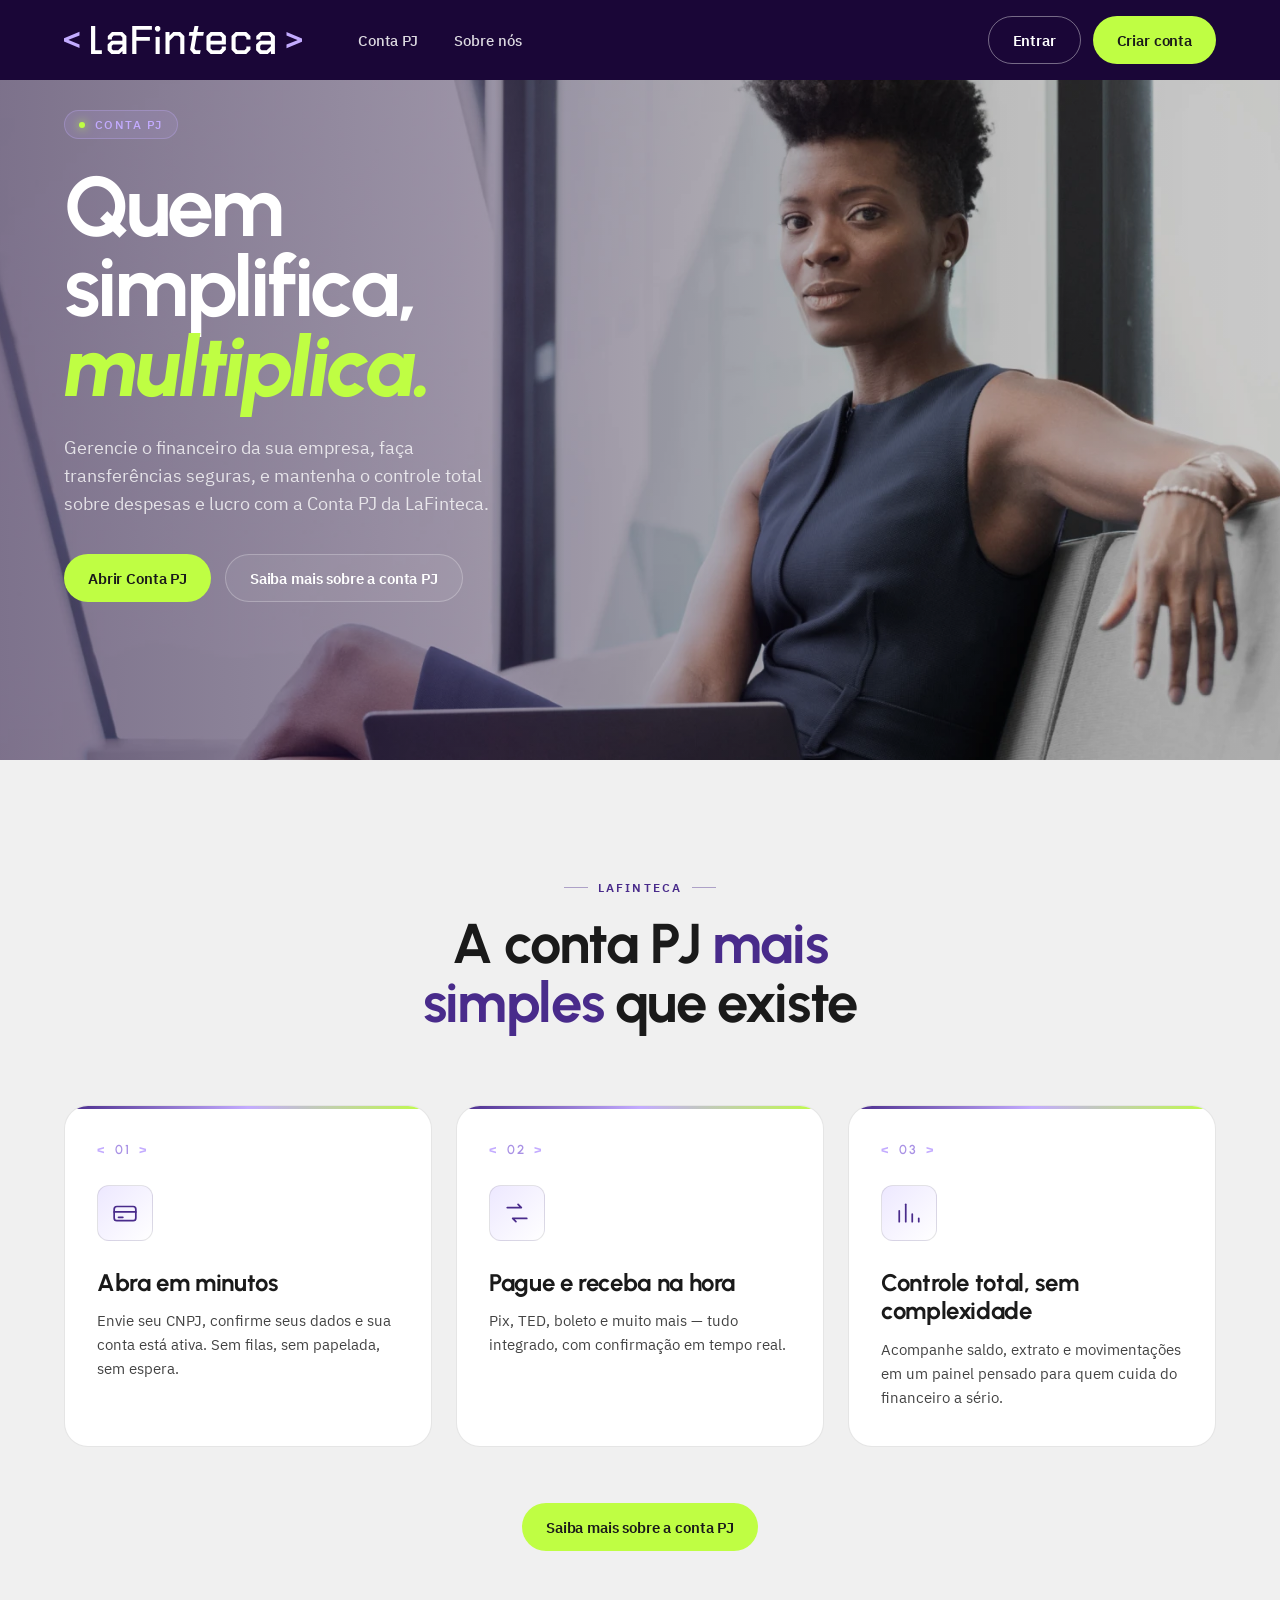
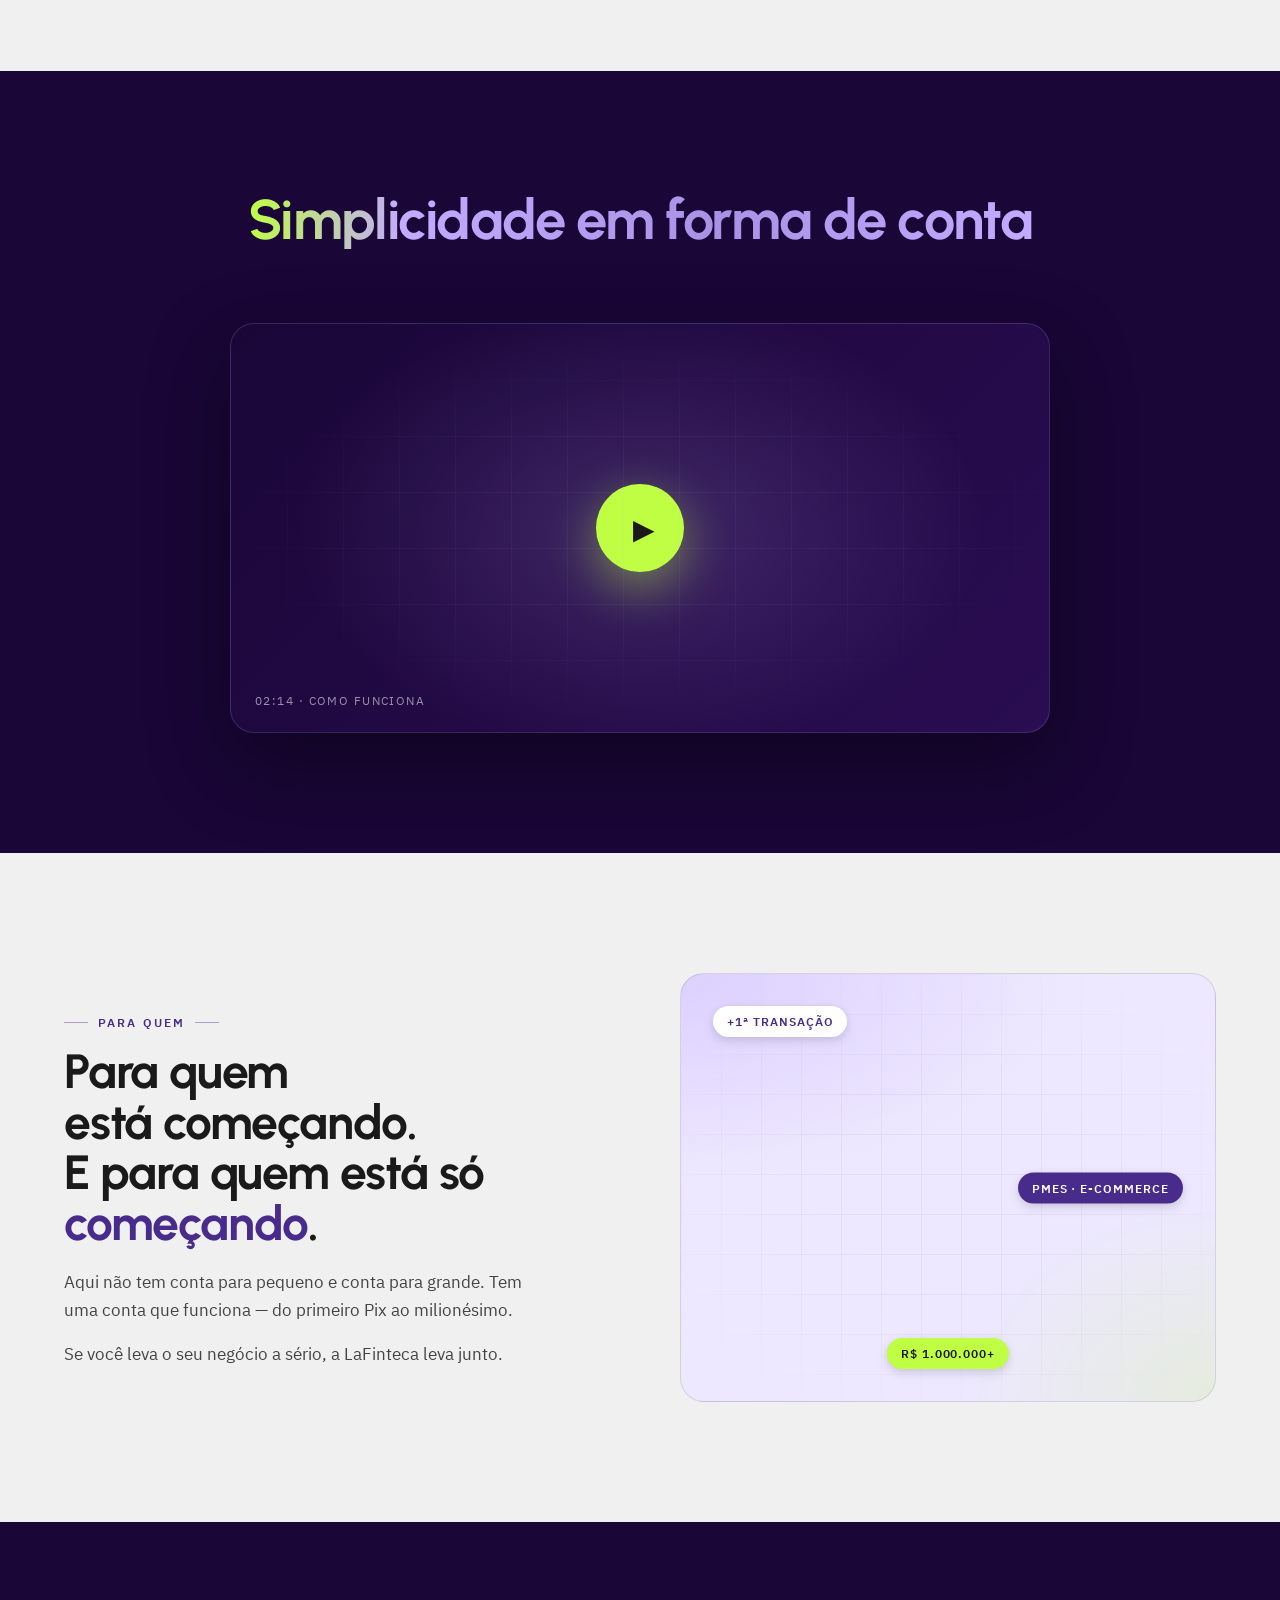
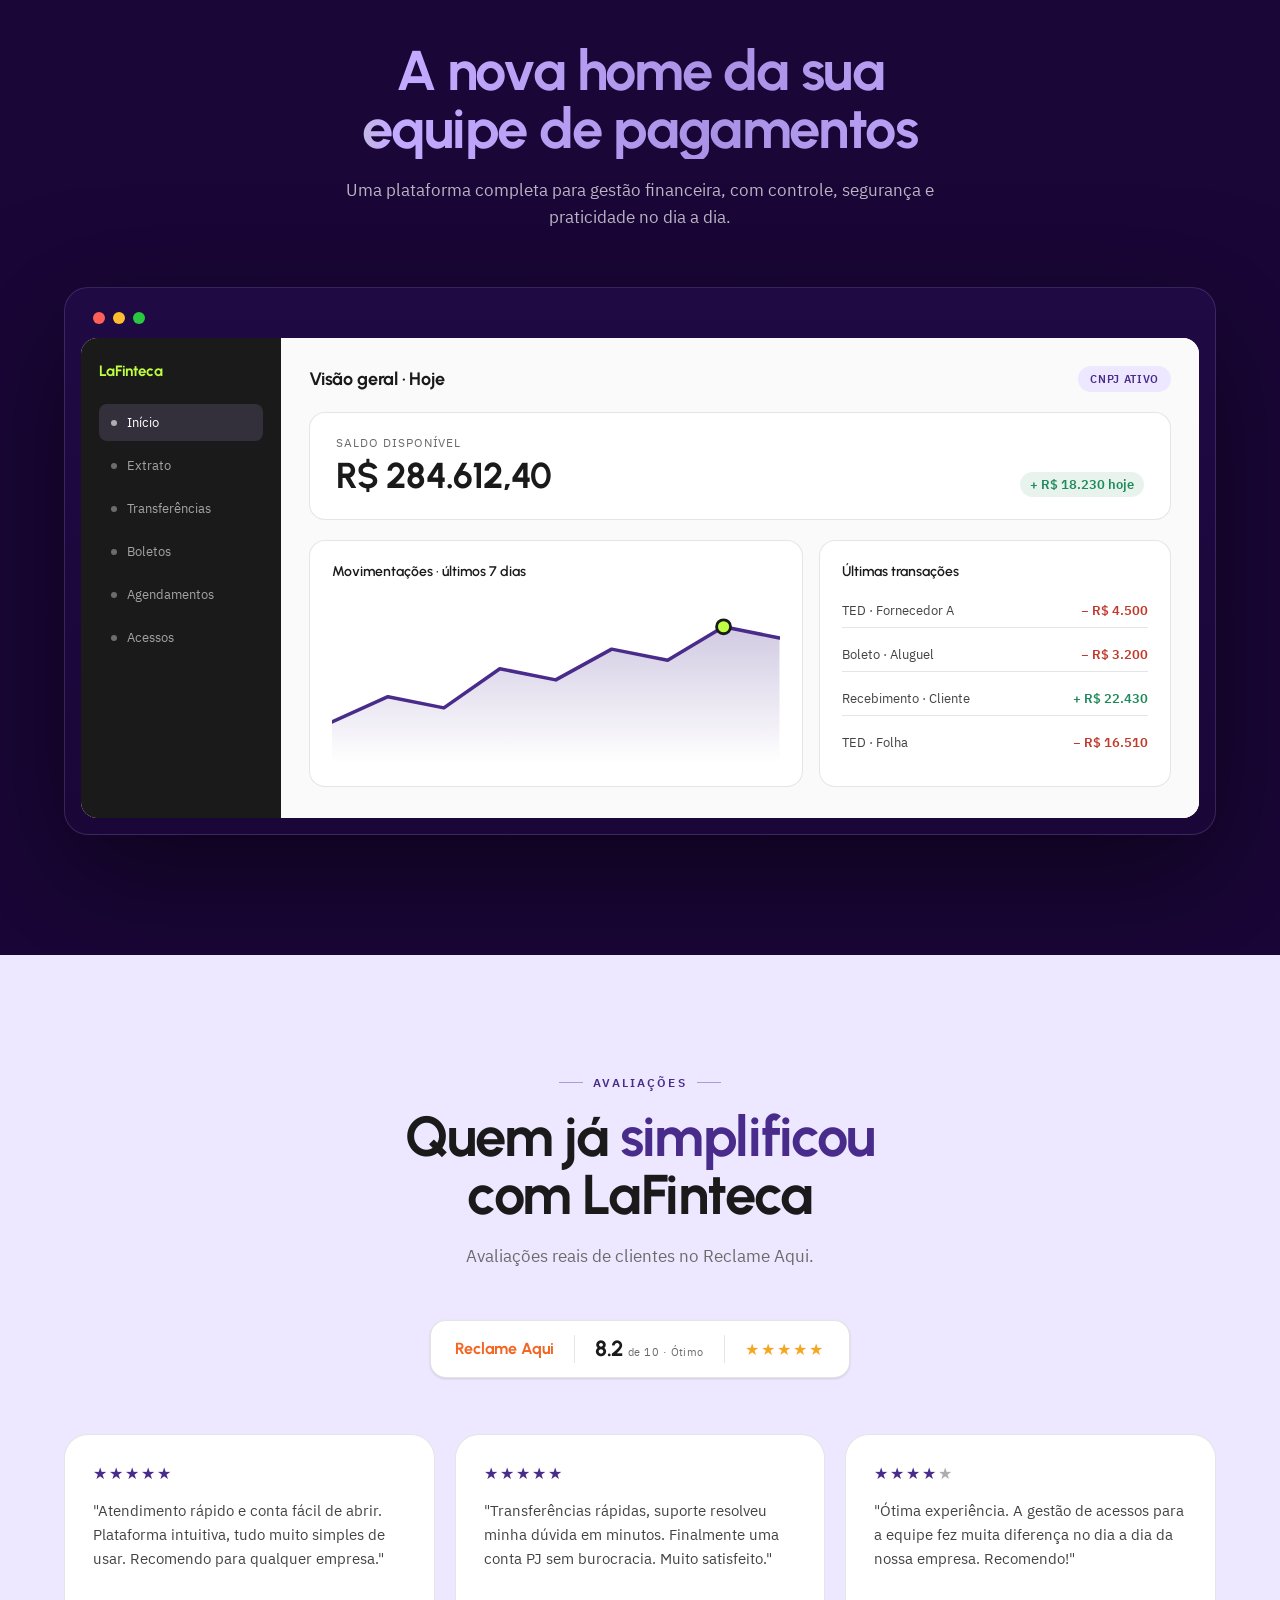
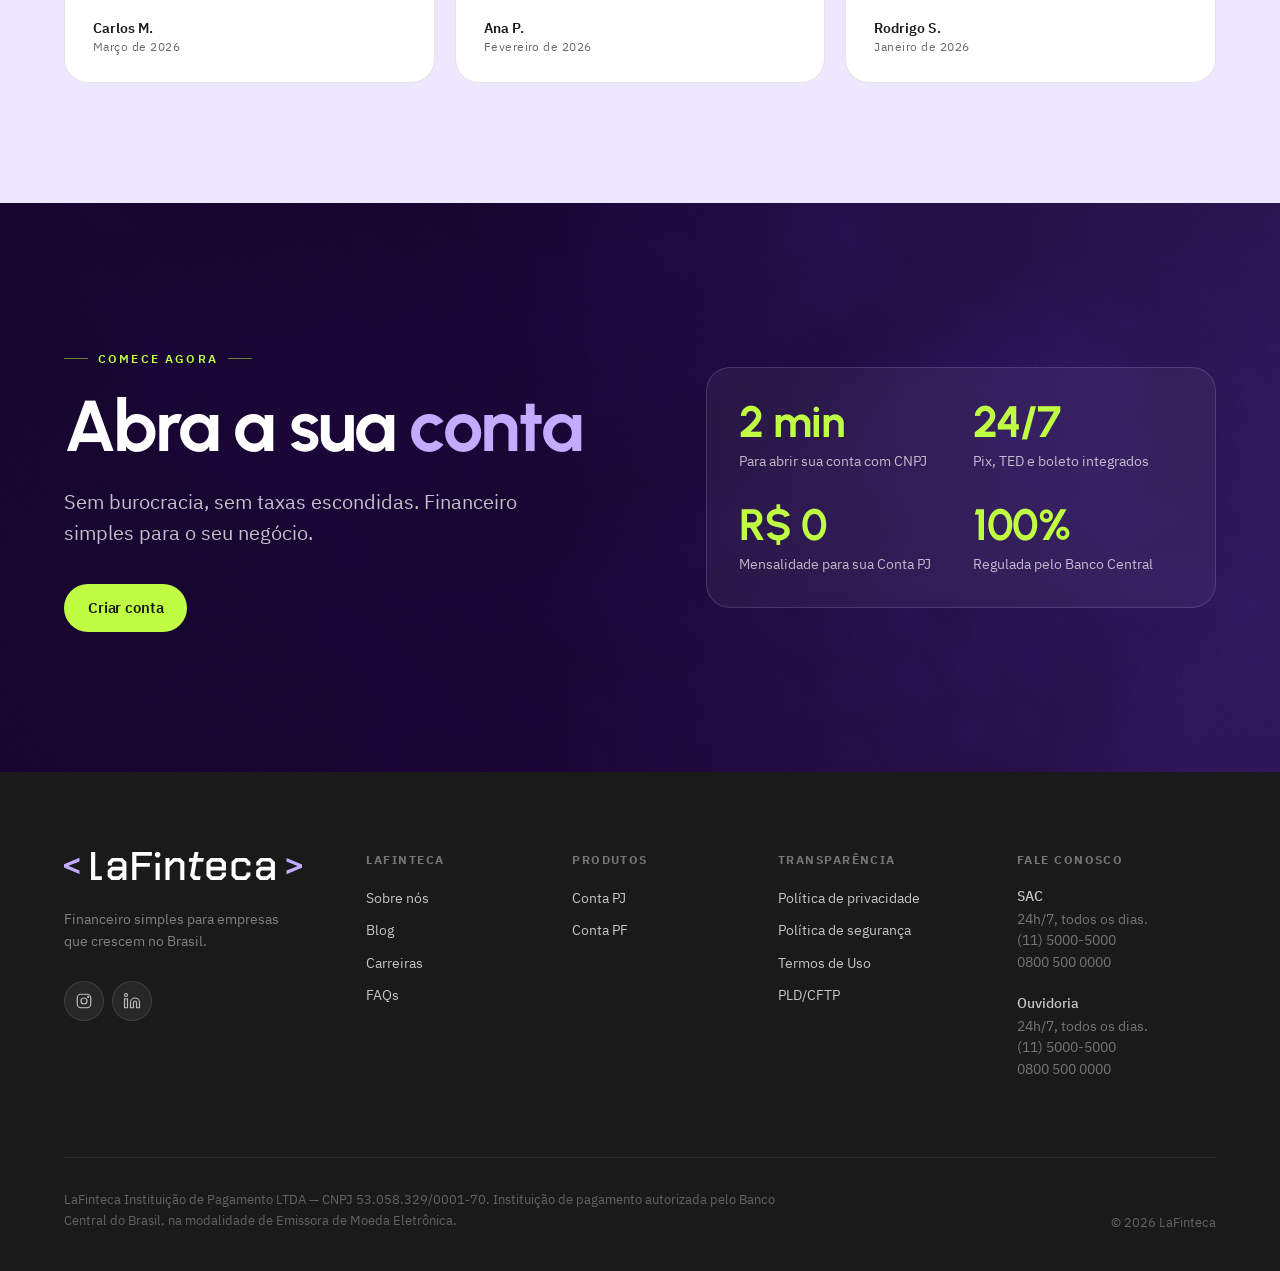
==== commit 4bddeded: "Sync homepage and add Conta PJ + FAQs from design handoff Pull the latest design from the Claude Des" ====
--- a/index.html
+++ b/index.html
@@ -6,6 +6,413 @@
   <meta name="viewport" content="width=device-width, initial-scale=1">
   <link rel="stylesheet" href="colors_and_type.css">
   <link rel="stylesheet" href="styles.css">
+  <link rel="stylesheet" href="pages.css">
+<style>
+  /* Home-only section variants */
+  .home-section {
+    position: relative;
+    padding: 120px 64px;
+  }
+  .home-section--alt { background: var(--lf-purple-100); }
+  .home-section--dark { background: var(--lf-purple-950); color: #fff; }
+  .home-section__inner { max-width: 1240px; margin: 0 auto; }
+  .home-section__head {
+    text-align: center;
+    max-width: 820px;
+    margin: 0 auto;
+    display: flex;
+    flex-direction: column;
+    align-items: center;
+    gap: 18px;
+  }
+  .home-section__title {
+    font-family: var(--font-display);
+    font-size: 56px;
+    font-weight: 700;
+    line-height: 1.04;
+    letter-spacing: -0.025em;
+    color: var(--lf-near-black);
+    margin: 0;
+    text-wrap: balance;
+  }
+  .home-section--dark .home-section__title { color: #fff; }
+  .home-section__title .accent { color: var(--lf-purple-800); }
+  .home-section--dark .home-section__title .accent { color: var(--lf-lime); }
+  .home-section--dark .home-section__title--gradient,
+  .home-section__title--gradient {
+    background: linear-gradient(95deg, var(--lf-lime) 0%, var(--lf-purple-300) 20%, var(--lf-purple-500) 60%, var(--lf-purple-300) 100%);
+    -webkit-background-clip: text;
+    background-clip: text;
+    color: transparent;
+  }
+  .home-section__sub {
+    font-family: var(--font-body);
+    font-size: 17px;
+    line-height: 1.6;
+    color: var(--lf-gray-500);
+    max-width: 620px;
+    margin: 0;
+  }
+  .home-section--dark .home-section__sub { color: rgba(255,255,255,0.7); }
+
+  /* Video placeholder block */
+  .video-block {
+    margin-top: 56px;
+    aspect-ratio: 16 / 8;
+    border-radius: var(--radius-2xl);
+    background:
+      radial-gradient(60% 80% at 50% 50%, rgba(195,171,255,0.18) 0%, rgba(26,6,55,0) 70%),
+      linear-gradient(135deg, var(--lf-purple-950) 0%, #2a0d52 100%);
+    border: 1px solid rgba(195,171,255,0.18);
+    position: relative;
+    overflow: hidden;
+    box-shadow: 0 30px 80px rgba(0,0,0,0.4);
+  }
+  .video-block::after {
+    content: "";
+    position: absolute;
+    inset: 0;
+    background-image:
+      linear-gradient(rgba(195,171,255,0.06) 1px, transparent 1px),
+      linear-gradient(90deg, rgba(195,171,255,0.06) 1px, transparent 1px);
+    background-size: 56px 56px;
+    mask-image: radial-gradient(70% 60% at 50% 50%, #000 30%, transparent 80%);
+    -webkit-mask-image: radial-gradient(70% 60% at 50% 50%, #000 30%, transparent 80%);
+    pointer-events: none;
+  }
+  .video-block__play {
+    position: absolute;
+    top: 50%; left: 50%;
+    transform: translate(-50%, -50%);
+    width: 88px; height: 88px;
+    border-radius: 50%;
+    background: var(--lf-lime);
+    color: var(--lf-near-black);
+    display: grid;
+    place-items: center;
+    font-size: 28px;
+    padding-left: 8px;
+    box-shadow: 0 16px 50px rgba(191,254,67,0.45);
+  }
+  .video-block__caption {
+    position: absolute;
+    bottom: 24px;
+    left: 24px;
+    font-family: var(--font-body);
+    font-size: 12px;
+    letter-spacing: 0.12em;
+    text-transform: uppercase;
+    color: rgba(255,255,255,0.55);
+  }
+
+  /* Split (image + copy) */
+  .home-split {
+    display: grid;
+    grid-template-columns: 1fr 1fr;
+    gap: 80px;
+    align-items: center;
+  }
+  .home-split__copy { max-width: 480px; }
+  .home-split .home-section__title {
+    font-size: 48px;
+    text-align: left;
+    margin-bottom: 20px;
+  }
+  .home-split__copy p {
+    font-family: var(--font-body);
+    font-size: 17px;
+    line-height: 1.65;
+    color: var(--lf-gray-700);
+  }
+  .home-split__copy p + p { margin-top: 16px; }
+  .home-split__art {
+    aspect-ratio: 5 / 4;
+    border-radius: var(--radius-2xl);
+    overflow: hidden;
+    position: relative;
+    background:
+      radial-gradient(120% 80% at 0% 0%, rgba(195,171,255,0.4) 0%, rgba(195,171,255,0) 60%),
+      radial-gradient(80% 80% at 100% 100%, rgba(191,254,67,0.18) 0%, rgba(191,254,67,0) 60%),
+      var(--lf-purple-100);
+    border: 1px solid var(--lf-border);
+  }
+  .home-split__art::after {
+    content: "";
+    position: absolute;
+    inset: 0;
+    background-image:
+      linear-gradient(rgba(73,43,139,0.06) 1px, transparent 1px),
+      linear-gradient(90deg, rgba(73,43,139,0.06) 1px, transparent 1px);
+    background-size: 40px 40px;
+    mask-image: radial-gradient(70% 70% at 50% 50%, #000 30%, transparent 90%);
+    -webkit-mask-image: radial-gradient(70% 70% at 50% 50%, #000 30%, transparent 90%);
+  }
+  .home-split__chip {
+    position: absolute;
+    z-index: 2;
+    font-family: var(--font-body);
+    font-size: 12px;
+    font-weight: 600;
+    letter-spacing: 0.08em;
+    text-transform: uppercase;
+    padding: 8px 14px;
+    border-radius: var(--radius-full);
+    box-shadow: var(--shadow-md);
+  }
+  .home-split__chip--top { top: 32px; left: 32px; background: #fff; color: var(--lf-purple-800); }
+  .home-split__chip--mid { top: 50%; right: 32px; transform: translateY(-50%); background: var(--lf-purple-800); color: #fff; }
+  .home-split__chip--bot { bottom: 32px; left: 50%; transform: translateX(-50%); background: var(--lf-lime); color: var(--lf-near-black); }
+
+  /* Dashboard preview block (Nova home da equipe) */
+  .dashboard-block {
+    margin-top: 56px;
+    border-radius: var(--radius-2xl);
+    overflow: hidden;
+    border: 1px solid rgba(195,171,255,0.18);
+    box-shadow: 0 40px 120px rgba(0,0,0,0.5);
+    background: linear-gradient(180deg, #1f0a44 0%, var(--lf-purple-950) 100%);
+    padding: 16px;
+  }
+  .dashboard-block__chrome {
+    display: flex;
+    align-items: center;
+    gap: 8px;
+    padding: 8px 12px 14px;
+  }
+  .dashboard-block__chrome span {
+    width: 12px; height: 12px; border-radius: 50%;
+    background: rgba(195,171,255,0.25);
+  }
+  .dashboard-block__chrome span:first-child { background: #ff5f57; }
+  .dashboard-block__chrome span:nth-child(2) { background: #febc2e; }
+  .dashboard-block__chrome span:nth-child(3) { background: #28c840; }
+  .dashboard-block__body {
+    background: #fff;
+    border-radius: var(--radius-xl);
+    overflow: hidden;
+    display: grid;
+    grid-template-columns: 200px 1fr;
+    min-height: 480px;
+    text-align: left;
+  }
+  .dashboard-block__side {
+    background: var(--lf-near-black);
+    color: #fff;
+    padding: 24px 18px;
+    display: flex;
+    flex-direction: column;
+    gap: 6px;
+  }
+  .dashboard-block__side .brand {
+    font-family: var(--font-display);
+    font-weight: 700;
+    font-size: 15px;
+    letter-spacing: -0.01em;
+    margin-bottom: 18px;
+    color: var(--lf-lime);
+  }
+  .dashboard-block__side .item {
+    display: flex;
+    align-items: center;
+    gap: 10px;
+    padding: 10px 12px;
+    border-radius: var(--radius-md);
+    font-family: var(--font-body);
+    font-size: 13px;
+    color: rgba(255,255,255,0.6);
+  }
+  .dashboard-block__side .item.active {
+    background: rgba(195,171,255,0.15);
+    color: #fff;
+  }
+  .dashboard-block__side .item .dot {
+    width: 6px; height: 6px; border-radius: 50%;
+    background: currentColor;
+    opacity: 0.6;
+  }
+  .dashboard-block__main {
+    padding: 28px;
+    display: flex;
+    flex-direction: column;
+    gap: 20px;
+    background: #fafafa;
+  }
+  .dashboard-block__topbar {
+    display: flex;
+    justify-content: space-between;
+    align-items: center;
+  }
+  .dashboard-block__topbar h4 {
+    font-family: var(--font-display);
+    font-size: 18px;
+    font-weight: 700;
+    color: var(--lf-near-black);
+    letter-spacing: -0.01em;
+  }
+  .dashboard-block__pill {
+    font-family: var(--font-body);
+    font-size: 11px;
+    padding: 6px 12px;
+    border-radius: var(--radius-full);
+    background: var(--lf-purple-100);
+    color: var(--lf-purple-800);
+    font-weight: 600;
+    letter-spacing: 0.06em;
+    text-transform: uppercase;
+  }
+  .dashboard-block__balance {
+    background: #fff;
+    border: 1px solid var(--lf-border);
+    border-radius: var(--radius-xl);
+    padding: 22px 26px;
+    display: flex;
+    justify-content: space-between;
+    align-items: flex-end;
+  }
+  .dashboard-block__balance .lbl {
+    font-family: var(--font-body);
+    font-size: 12px;
+    letter-spacing: 0.08em;
+    text-transform: uppercase;
+    color: var(--lf-gray-500);
+    margin-bottom: 4px;
+  }
+  .dashboard-block__balance .amt {
+    font-family: var(--font-display);
+    font-size: 36px;
+    font-weight: 700;
+    color: var(--lf-near-black);
+    letter-spacing: -0.025em;
+  }
+  .dashboard-block__balance .delta {
+    font-family: var(--font-body);
+    font-size: 13px;
+    font-weight: 600;
+    color: #1F8A5B;
+    background: rgba(31,138,91,0.1);
+    padding: 4px 10px;
+    border-radius: var(--radius-full);
+  }
+  .dashboard-block__grid {
+    display: grid;
+    grid-template-columns: 1.4fr 1fr;
+    gap: 16px;
+  }
+  .dashboard-block__chart {
+    background: #fff;
+    border: 1px solid var(--lf-border);
+    border-radius: var(--radius-xl);
+    padding: 22px;
+    position: relative;
+    min-height: 200px;
+  }
+  .dashboard-block__chart h5 {
+    font-family: var(--font-display);
+    font-size: 14px;
+    color: var(--lf-near-black);
+    margin-bottom: 16px;
+    font-weight: 600;
+  }
+  .dashboard-block__chart svg { width: 100%; height: auto; display: block; }
+  .dashboard-block__quick {
+    background: #fff;
+    border: 1px solid var(--lf-border);
+    border-radius: var(--radius-xl);
+    padding: 22px;
+    display: flex;
+    flex-direction: column;
+    gap: 10px;
+  }
+  .dashboard-block__quick h5 {
+    font-family: var(--font-display);
+    font-size: 14px;
+    color: var(--lf-near-black);
+    font-weight: 600;
+    margin-bottom: 4px;
+  }
+  .dashboard-block__quick .row {
+    display: flex;
+    justify-content: space-between;
+    align-items: center;
+    padding: 8px 0;
+    border-bottom: 1px solid var(--lf-border);
+    font-family: var(--font-body);
+    font-size: 13px;
+  }
+  .dashboard-block__quick .row:last-child { border-bottom: 0; }
+  .dashboard-block__quick .row .label { color: var(--lf-gray-700); }
+  .dashboard-block__quick .row .val { font-weight: 600; color: var(--lf-near-black); }
+  .dashboard-block__quick .row .val.neg { color: #C0392B; }
+  .dashboard-block__quick .row .val.pos { color: #1F8A5B; }
+
+  /* Reviews carousel (home) */
+  .home-reviews {
+    display: grid;
+    grid-template-columns: repeat(3, 1fr);
+    gap: 20px;
+    margin-top: 56px;
+    text-align: left;
+  }
+  .home-rating-bar {
+    display: inline-flex;
+    align-items: center;
+    gap: 20px;
+    padding: 14px 24px;
+    background: #fff;
+    border: 1px solid var(--lf-border);
+    border-radius: var(--radius-xl);
+    margin-top: 32px;
+    font-family: var(--font-body);
+    box-shadow: var(--shadow-sm);
+  }
+  .home-rating-bar .ra-logo {
+    font-family: var(--font-display);
+    font-size: 16px;
+    font-weight: 700;
+    color: #F26522;
+    letter-spacing: -0.01em;
+  }
+  .home-rating-bar .divider {
+    width: 1px; height: 28px; background: var(--lf-border);
+  }
+  .home-rating-bar .num {
+    font-family: var(--font-display);
+    font-size: 22px;
+    font-weight: 700;
+    color: var(--lf-near-black);
+    letter-spacing: -0.02em;
+    margin-right: 4px;
+  }
+  .home-rating-bar .label {
+    font-size: 11px;
+    color: var(--lf-gray-500);
+    letter-spacing: 0.04em;
+  }
+  .home-rating-bar .stars {
+    color: #F5A623;
+    font-size: 16px;
+    letter-spacing: 2px;
+  }
+
+  @media (max-width: 1024px) {
+    .home-section { padding: 96px 32px; }
+    .home-section__title { font-size: 44px; }
+    .home-split { grid-template-columns: 1fr; gap: 40px; }
+    .home-split .home-section__title { font-size: 36px; }
+    .home-reviews { grid-template-columns: 1fr 1fr; }
+    .dashboard-block__body { grid-template-columns: 1fr; min-height: 0; }
+    .dashboard-block__side { display: none; }
+    .dashboard-block__grid { grid-template-columns: 1fr; }
+  }
+  @media (max-width: 640px) {
+    .home-section { padding: 72px 20px; }
+    .home-section__title { font-size: 32px; }
+    .home-reviews { grid-template-columns: 1fr; }
+    .home-rating-bar { flex-wrap: wrap; gap: 14px; padding: 12px 18px; }
+    .dashboard-block__balance { flex-direction: column; align-items: flex-start; gap: 12px; }
+    .dashboard-block__balance .amt { font-size: 28px; }
+  }
+</style>
 </head>
 <body>
 
@@ -17,16 +424,16 @@
     <div class="hero-fade"></div>
 
     <header class="header">
-      <a href="#" aria-label="LaFinteca">
+      <a href="index.html" aria-label="LaFinteca">
         <img class="logo" src="assets/logo-main-white.svg" alt="LaFinteca">
       </a>
       <nav class="nav">
-        <a href="#">Conta PJ</a>
+        <a href="Conta PJ.html">Conta PJ</a>
         <a href="#">Sobre nós</a>
       </nav>
       <div class="header-actions">
         <button class="btn btn-ghost-light">Entrar</button>
-        <button class="btn btn-primary">Criar conta</button>
+        <a class="btn btn-primary" href="Conta PJ.html">Criar conta</a>
       </div>
     </header>
 
@@ -38,8 +445,8 @@
       <h1>Quem<br>simplifica,<br><span class="accent">multiplica.</span></h1>
       <p class="lead">Gerencie o financeiro da sua empresa, faça transferências seguras, e mantenha o controle total sobre despesas e lucro com a Conta PJ da LaFinteca.</p>
       <div class="hero-cta">
-        <button class="btn btn-primary">Abrir Conta PJ</button>
-        <button class="btn btn-secondary-light">Saiba mais sobre a conta PJ</button>
+        <a class="btn btn-primary" href="Conta PJ.html">Abrir Conta PJ</a>
+        <a class="btn btn-secondary-light" href="Conta PJ.html">Saiba mais sobre a conta PJ</a>
       </div>
     </div>
   </section>
@@ -97,7 +504,137 @@
       </div>
 
       <div class="features-cta">
-        <button class="btn btn-primary">Saiba mais sobre a conta PJ</button>
+        <a class="btn btn-primary" href="Conta PJ.html">Saiba mais sobre a conta PJ</a>
+      </div>
+    </div>
+  </section>
+
+  <!-- ─────────────── SIMPLICIDADE EM FORMA DE CONTA ─────────────── -->
+  <section class="home-section home-section--dark" data-screen-label="03 Simplicidade">
+    <div class="home-section__inner home-section__head">
+      <h2 class="home-section__title home-section__title--gradient">Simplicidade em forma de conta</h2>
+      <div class="video-block" style="width: 100%;">
+        <div class="video-block__play" aria-label="Play vídeo">▶</div>
+        <div class="video-block__caption">02:14 · Como funciona</div>
+      </div>
+    </div>
+  </section>
+
+  <!-- ─────────────── PARA QUEM ESTÁ COMEÇANDO ─────────────── -->
+  <section class="home-section" data-screen-label="04 Para quem">
+    <div class="home-section__inner">
+      <div class="home-split">
+        <div class="home-split__copy">
+          <div class="label-eyebrow">Para quem</div>
+          <h2 class="home-section__title">Para quem está começando.<br>E para quem está só <span class="accent">começando</span>.</h2>
+          <p>Aqui não tem conta para pequeno e conta para grande. Tem uma conta que funciona — do primeiro Pix ao milionésimo.</p>
+          <p>Se você leva o seu negócio a sério, a LaFinteca leva junto.</p>
+        </div>
+        <div class="home-split__art" aria-hidden="true">
+          <span class="home-split__chip home-split__chip--top">+1ª transação</span>
+          <span class="home-split__chip home-split__chip--mid">PMEs · E-commerce</span>
+          <span class="home-split__chip home-split__chip--bot">R$ 1.000.000+</span>
+        </div>
+      </div>
+    </div>
+  </section>
+
+  <!-- ─────────────── NOVA HOME DA EQUIPE DE PAGAMENTOS ─────────────── -->
+  <section class="home-section home-section--dark" data-screen-label="05 Dashboard">
+    <div class="home-section__inner">
+      <div class="home-section__head">
+        <h2 class="home-section__title home-section__title--gradient">A nova home da sua equipe de pagamentos</h2>
+        <p class="home-section__sub">Uma plataforma completa para gestão financeira, com controle, segurança e praticidade no dia a dia.</p>
+      </div>
+
+      <div class="dashboard-block">
+        <div class="dashboard-block__chrome"><span></span><span></span><span></span></div>
+        <div class="dashboard-block__body">
+          <aside class="dashboard-block__side">
+            <div class="brand">LaFinteca</div>
+            <div class="item active"><span class="dot"></span>Início</div>
+            <div class="item"><span class="dot"></span>Extrato</div>
+            <div class="item"><span class="dot"></span>Transferências</div>
+            <div class="item"><span class="dot"></span>Boletos</div>
+            <div class="item"><span class="dot"></span>Agendamentos</div>
+            <div class="item"><span class="dot"></span>Acessos</div>
+          </aside>
+          <main class="dashboard-block__main">
+            <div class="dashboard-block__topbar">
+              <h4>Visão geral · Hoje</h4>
+              <div class="dashboard-block__pill">CNPJ ativo</div>
+            </div>
+            <div class="dashboard-block__balance">
+              <div>
+                <div class="lbl">Saldo disponível</div>
+                <div class="amt">R$&nbsp;284.612,40</div>
+              </div>
+              <div class="delta">+ R$ 18.230 hoje</div>
+            </div>
+            <div class="dashboard-block__grid">
+              <div class="dashboard-block__chart">
+                <h5>Movimentações · últimos 7 dias</h5>
+                <svg viewBox="0 0 320 120" preserveAspectRatio="none">
+                  <defs>
+                    <linearGradient id="lf-chart-grad" x1="0" y1="0" x2="0" y2="1">
+                      <stop offset="0%" stop-color="#492B8B" stop-opacity="0.25"/>
+                      <stop offset="100%" stop-color="#492B8B" stop-opacity="0"/>
+                    </linearGradient>
+                  </defs>
+                  <path d="M0,90 L40,72 L80,80 L120,52 L160,60 L200,38 L240,46 L280,22 L320,30 L320,120 L0,120 Z" fill="url(#lf-chart-grad)"/>
+                  <path d="M0,90 L40,72 L80,80 L120,52 L160,60 L200,38 L240,46 L280,22 L320,30" stroke="#492B8B" stroke-width="2.5" fill="none" stroke-linecap="round" stroke-linejoin="round"/>
+                  <circle cx="280" cy="22" r="5" fill="#BFFE43" stroke="#1A1A1A" stroke-width="2"/>
+                </svg>
+              </div>
+              <div class="dashboard-block__quick">
+                <h5>Últimas transações</h5>
+                <div class="row"><span class="label">TED · Fornecedor A</span><span class="val neg">− R$ 4.500</span></div>
+                <div class="row"><span class="label">Boleto · Aluguel</span><span class="val neg">− R$ 3.200</span></div>
+                <div class="row"><span class="label">Recebimento · Cliente</span><span class="val pos">+ R$ 22.430</span></div>
+                <div class="row"><span class="label">TED · Folha</span><span class="val neg">− R$ 16.510</span></div>
+              </div>
+            </div>
+          </main>
+        </div>
+      </div>
+    </div>
+  </section>
+
+  <!-- ─────────────── AVALIAÇÕES ─────────────── -->
+  <section class="home-section home-section--alt" data-screen-label="06 Avaliações">
+    <div class="home-section__inner">
+      <div class="home-section__head">
+        <div class="label-eyebrow">Avaliações</div>
+        <h2 class="home-section__title">Quem já <span class="accent">simplificou</span> com LaFinteca</h2>
+        <p class="home-section__sub">Avaliações reais de clientes no Reclame Aqui.</p>
+        <div class="home-rating-bar">
+          <span class="ra-logo">Reclame Aqui</span>
+          <span class="divider"></span>
+          <span><span class="num">8.2</span><span class="label">de 10 · Ótimo</span></span>
+          <span class="divider"></span>
+          <span class="stars">★★★★★</span>
+        </div>
+      </div>
+
+      <div class="home-reviews">
+        <article class="review-card">
+          <div class="stars">★★★★★</div>
+          <p class="quote">"Atendimento rápido e conta fácil de abrir. Plataforma intuitiva, tudo muito simples de usar. Recomendo para qualquer empresa."</p>
+          <div class="reviewer">Carlos M.</div>
+          <div class="date">Março de 2026</div>
+        </article>
+        <article class="review-card">
+          <div class="stars">★★★★★</div>
+          <p class="quote">"Transferências rápidas, suporte resolveu minha dúvida em minutos. Finalmente uma conta PJ sem burocracia. Muito satisfeito."</p>
+          <div class="reviewer">Ana P.</div>
+          <div class="date">Fevereiro de 2026</div>
+        </article>
+        <article class="review-card">
+          <div class="stars">★★★★<span class="stars--dim">★</span></div>
+          <p class="quote">"Ótima experiência. A gestão de acessos para a equipe fez muita diferença no dia a dia da nossa empresa. Recomendo!"</p>
+          <div class="reviewer">Rodrigo S.</div>
+          <div class="date">Janeiro de 2026</div>
+        </article>
       </div>
     </div>
   </section>
@@ -113,7 +650,7 @@
         <div class="label-eyebrow cta-eyebrow">Comece agora</div>
         <h2>Abra a sua <span class="accent">conta</span></h2>
         <p>Sem burocracia, sem taxas escondidas. Financeiro simples para o seu negócio.</p>
-        <button class="btn btn-primary">Criar conta</button>
+        <a class="btn btn-primary" href="Conta PJ.html">Criar conta</a>
       </div>
 
       <div class="cta-stats">
@@ -160,14 +697,14 @@
             <li><a href="#">Sobre nós</a></li>
             <li><a href="#">Blog</a></li>
             <li><a href="#">Carreiras</a></li>
-            <li><a href="#">FAQs</a></li>
+            <li><a href="FAQs.html">FAQs</a></li>
           </ul>
         </div>
 
         <div class="footer-col">
           <h4>Produtos</h4>
           <ul>
-            <li><a href="#">Conta PJ</a></li>
+            <li><a href="Conta PJ.html">Conta PJ</a></li>
             <li><a href="#">Conta PF</a></li>
           </ul>
         </div>
--- a/pages.css
+++ b/pages.css
@@ -0,0 +1,1065 @@
+/* ============================================================
+   LaFinteca — Inner page styles (Conta PJ, FAQs)
+   Extends styles.css for section patterns used on inner pages.
+   ============================================================ */
+
+/* ── Home page extra section helpers ── */
+.home-section {
+  position: relative;
+  padding: 120px 64px;
+}
+.home-section--tinted { background: var(--lf-purple-100); }
+.home-section--dark {
+  background: var(--lf-purple-950);
+  color: #fff;
+}
+.home-section-inner { max-width: 1240px; margin: 0 auto; }
+.home-section-head {
+  text-align: center;
+  margin-bottom: 56px;
+  display: flex;
+  flex-direction: column;
+  align-items: center;
+  gap: 18px;
+}
+.home-section-head .lf-h2 {
+  font-family: var(--font-display);
+  font-size: 56px;
+  font-weight: 700;
+  line-height: 1.05;
+  letter-spacing: -0.025em;
+  color: var(--lf-near-black);
+  max-width: 880px;
+  margin: 0;
+  text-wrap: balance;
+}
+.home-section--dark .home-section-head .lf-h2 { color: #fff; }
+.home-section-head .lf-h2.gradient {
+  background: linear-gradient(95deg,
+    var(--lf-lime) 0%,
+    var(--lf-purple-300) 22%,
+    var(--lf-purple-500) 60%,
+    var(--lf-purple-300) 100%);
+  -webkit-background-clip: text;
+  background-clip: text;
+  color: transparent;
+}
+.home-section-head .sub {
+  font-family: var(--font-body);
+  font-size: 17px;
+  line-height: 1.6;
+  color: var(--lf-gray-500);
+  max-width: 640px;
+  margin: 0;
+}
+.home-section--dark .home-section-head .sub { color: rgba(255,255,255,0.72); }
+
+/* ── Video placeholder (Simplicidade section) ── */
+.video-frame {
+  position: relative;
+  max-width: 1080px;
+  margin: 0 auto;
+  aspect-ratio: 16 / 9;
+  border-radius: var(--radius-2xl);
+  overflow: hidden;
+  border: 1px solid rgba(195,171,255,0.2);
+  background:
+    radial-gradient(60% 50% at 50% 50%, rgba(195,171,255,0.18) 0%, rgba(26,6,55,0) 70%),
+    linear-gradient(135deg, rgba(73,43,139,0.4) 0%, rgba(26,6,55,1) 60%, rgba(0,0,0,1) 100%);
+  display: grid;
+  place-items: center;
+  box-shadow: var(--shadow-purple);
+}
+.video-frame::before {
+  content: "";
+  position: absolute;
+  inset: 0;
+  background-image:
+    linear-gradient(rgba(195,171,255,0.06) 1px, transparent 1px),
+    linear-gradient(90deg, rgba(195,171,255,0.06) 1px, transparent 1px);
+  background-size: 48px 48px;
+  mask-image: radial-gradient(60% 60% at 50% 50%, #000 20%, transparent 90%);
+  -webkit-mask-image: radial-gradient(60% 60% at 50% 50%, #000 20%, transparent 90%);
+}
+.video-frame__play {
+  position: relative;
+  width: 88px;
+  height: 88px;
+  border-radius: 50%;
+  background: var(--lf-lime);
+  color: var(--lf-near-black);
+  display: grid;
+  place-items: center;
+  font-size: 28px;
+  padding-left: 6px;
+  box-shadow: 0 16px 48px rgba(191,254,67,0.4);
+  transition: transform 0.2s;
+}
+.video-frame__play:hover { transform: scale(1.06); }
+.video-frame__caption {
+  position: absolute;
+  bottom: 24px;
+  left: 24px;
+  font-family: var(--font-body);
+  font-size: 13px;
+  color: rgba(255,255,255,0.7);
+  letter-spacing: 0.08em;
+  text-transform: uppercase;
+}
+
+/* ── Home split (image + copy) ── */
+.home-split {
+  display: grid;
+  grid-template-columns: 1fr 1fr;
+  gap: 80px;
+  align-items: center;
+}
+.home-split--reverse .home-split__copy { order: 2; }
+.home-split__copy {
+  max-width: 520px;
+}
+.home-split__copy .label-eyebrow { margin-bottom: 16px; }
+.home-split__copy h2 {
+  font-family: var(--font-display);
+  font-size: 48px;
+  font-weight: 700;
+  line-height: 1.05;
+  letter-spacing: -0.025em;
+  color: var(--lf-near-black);
+  margin-bottom: 24px;
+  text-wrap: balance;
+}
+.home-split--dark .home-split__copy h2 { color: #fff; }
+.home-split__copy h2 .accent { color: var(--lf-purple-800); }
+.home-split--dark .home-split__copy h2 .accent { color: var(--lf-lime); }
+.home-split__copy p {
+  font-family: var(--font-body);
+  font-size: 17px;
+  line-height: 1.65;
+  color: var(--lf-gray-700);
+}
+.home-split--dark .home-split__copy p { color: rgba(255,255,255,0.72); }
+
+.home-split__art {
+  position: relative;
+  aspect-ratio: 4 / 3;
+  border-radius: var(--radius-2xl);
+  overflow: hidden;
+  background:
+    radial-gradient(60% 70% at 30% 30%, rgba(195,171,255,0.45) 0%, rgba(195,171,255,0) 60%),
+    radial-gradient(40% 50% at 80% 70%, rgba(191,254,67,0.25) 0%, rgba(191,254,67,0) 60%),
+    linear-gradient(135deg, var(--lf-purple-100) 0%, #fff 100%);
+  border: 1px solid var(--lf-border);
+  display: grid;
+  place-items: center;
+}
+.home-split--dark .home-split__art {
+  background:
+    radial-gradient(60% 70% at 30% 30%, rgba(195,171,255,0.25) 0%, rgba(195,171,255,0) 60%),
+    radial-gradient(40% 50% at 80% 70%, rgba(191,254,67,0.18) 0%, rgba(191,254,67,0) 60%),
+    linear-gradient(135deg, rgba(73,43,139,0.4) 0%, rgba(26,6,55,1) 100%);
+  border-color: rgba(195,171,255,0.2);
+}
+
+/* "Para quem está começando" decorative bar chart */
+.split-art-bars {
+  display: flex;
+  align-items: flex-end;
+  gap: 14px;
+  width: 70%;
+  height: 60%;
+}
+.split-art-bars .bar {
+  flex: 1;
+  border-radius: 12px 12px 4px 4px;
+  background: linear-gradient(180deg, var(--lf-purple-800) 0%, var(--lf-purple-500) 100%);
+  position: relative;
+}
+.split-art-bars .bar:nth-child(1) { height: 35%; }
+.split-art-bars .bar:nth-child(2) { height: 55%; }
+.split-art-bars .bar:nth-child(3) { height: 78%; }
+.split-art-bars .bar:nth-child(4) {
+  height: 100%;
+  background: linear-gradient(180deg, var(--lf-lime) 0%, var(--lf-lime-dark) 100%);
+}
+.split-art-bars .bar:nth-child(5) { height: 68%; }
+
+/* "Nova home" dashboard mock */
+.dashboard-mock {
+  width: 100%;
+  max-width: 1080px;
+  margin: 0 auto;
+  background: #fff;
+  border-radius: var(--radius-2xl);
+  border: 1px solid var(--lf-border);
+  padding: 24px;
+  box-shadow: var(--shadow-lg);
+}
+.dashboard-mock__bar {
+  display: flex;
+  align-items: center;
+  gap: 8px;
+  padding-bottom: 18px;
+  border-bottom: 1px solid var(--lf-border);
+  margin-bottom: 20px;
+}
+.dashboard-mock__bar .dot {
+  width: 10px; height: 10px; border-radius: 50%;
+  background: var(--lf-purple-300);
+}
+.dashboard-mock__bar .dot:nth-child(2) { background: var(--lf-lime); }
+.dashboard-mock__bar .dot:nth-child(3) { background: var(--lf-purple-500); }
+.dashboard-mock__bar .url {
+  flex: 1;
+  margin-left: 14px;
+  height: 26px;
+  background: var(--lf-near-white);
+  border-radius: var(--radius-md);
+}
+.dashboard-mock__grid {
+  display: grid;
+  grid-template-columns: 1fr 1.6fr;
+  gap: 20px;
+}
+.dashboard-mock__nav {
+  display: flex;
+  flex-direction: column;
+  gap: 8px;
+}
+.dashboard-mock__nav .ni {
+  height: 36px;
+  border-radius: var(--radius-md);
+  background: var(--lf-near-white);
+}
+.dashboard-mock__nav .ni--active {
+  background: var(--lf-purple-800);
+}
+.dashboard-mock__main {
+  display: grid;
+  grid-template-columns: 1.4fr 1fr;
+  gap: 16px;
+}
+.dashboard-mock__card {
+  border-radius: var(--radius-lg);
+  padding: 20px;
+  border: 1px solid var(--lf-border);
+}
+.dashboard-mock__card--hero {
+  grid-column: span 2;
+  background: linear-gradient(135deg, var(--lf-purple-950) 0%, var(--lf-purple-800) 100%);
+  color: #fff;
+  display: grid;
+  grid-template-columns: 1fr auto;
+  align-items: center;
+  gap: 24px;
+  min-height: 96px;
+}
+.dashboard-mock__card--hero .l {
+  font-family: var(--font-body);
+  font-size: 11px;
+  font-weight: 500;
+  letter-spacing: 0.14em;
+  text-transform: uppercase;
+  color: rgba(255,255,255,0.6);
+  margin-bottom: 8px;
+}
+.dashboard-mock__card--hero .v {
+  font-family: var(--font-display);
+  font-size: 28px;
+  font-weight: 700;
+  letter-spacing: -0.02em;
+}
+.dashboard-mock__card--hero .v .currency {
+  color: var(--lf-lime);
+  font-size: 18px;
+  margin-right: 6px;
+}
+.dashboard-mock__chip {
+  background: var(--lf-lime);
+  color: var(--lf-near-black);
+  font-family: var(--font-body);
+  font-size: 11px;
+  font-weight: 600;
+  letter-spacing: 0.08em;
+  text-transform: uppercase;
+  padding: 8px 14px;
+  border-radius: var(--radius-full);
+}
+.dashboard-mock__card .label {
+  font-family: var(--font-body);
+  font-size: 11px;
+  font-weight: 600;
+  letter-spacing: 0.12em;
+  text-transform: uppercase;
+  color: var(--lf-gray-500);
+  margin-bottom: 14px;
+}
+.dashboard-mock__rows .row {
+  display: grid;
+  grid-template-columns: 1fr auto;
+  gap: 14px;
+  padding: 8px 0;
+  border-bottom: 1px solid var(--lf-border);
+  align-items: center;
+}
+.dashboard-mock__rows .row:last-child { border-bottom: 0; }
+.dashboard-mock__rows .row .label-l {
+  height: 10px;
+  background: var(--lf-near-white);
+  border-radius: 4px;
+  width: 80%;
+}
+.dashboard-mock__rows .row .amt {
+  font-family: var(--font-display);
+  font-size: 14px;
+  font-weight: 700;
+  color: var(--lf-near-black);
+}
+.dashboard-mock__rows .row .amt.neg { color: var(--lf-purple-800); }
+.dashboard-mock__sparkline {
+  height: 88px;
+  width: 100%;
+  display: block;
+}
+
+/* Existing inner-page section scaffolding (Conta PJ / FAQs) */
+.section {
+  position: relative;
+  padding: 120px 64px;
+}
+.section--tinted { background: var(--lf-purple-100); }
+.section--dark {
+  background: var(--lf-purple-950);
+  color: #fff;
+}
+.section--near-black {
+  background: var(--lf-near-black);
+  color: #fff;
+}
+.section-inner {
+  max-width: 1240px;
+  margin: 0 auto;
+}
+.section-head {
+  text-align: center;
+  margin-bottom: 64px;
+  display: flex;
+  flex-direction: column;
+  align-items: center;
+  gap: 18px;
+}
+.section-head .lf-h2 {
+  font-family: var(--font-display);
+  font-size: 48px;
+  font-weight: 700;
+  line-height: 1.05;
+  letter-spacing: -0.025em;
+  color: var(--lf-near-black);
+  max-width: 820px;
+  margin: 0;
+  text-wrap: balance;
+}
+.section--dark .section-head .lf-h2,
+.section--near-black .section-head .lf-h2 { color: #fff; }
+.section-head .sub {
+  font-family: var(--font-body);
+  font-size: 17px;
+  line-height: 1.6;
+  color: var(--lf-gray-500);
+  max-width: 620px;
+  margin: 0;
+}
+.section--dark .section-head .sub,
+.section--near-black .section-head .sub { color: rgba(255,255,255,0.7); }
+.section-head .accent { color: var(--lf-purple-800); }
+.section--dark .section-head .accent { color: var(--lf-lime); }
+
+/* Eyebrow variant on dark sections */
+.section--dark .label-eyebrow {
+  color: var(--lf-purple-300);
+}
+.section--dark .label-eyebrow::before,
+.section--dark .label-eyebrow::after {
+  background: var(--lf-purple-300);
+}
+
+/* ── Subhero (top-of-page hero for inner pages) ── */
+.subhero {
+  position: relative;
+  background: var(--lf-purple-950);
+  color: #fff;
+  overflow: hidden;
+  padding: 140px 64px 120px;
+}
+.subhero::before {
+  content: "";
+  position: absolute;
+  inset: 0;
+  background:
+    radial-gradient(80% 60% at 50% 0%, rgba(195,171,255,0.18) 0%, rgba(26,6,55,0) 60%),
+    radial-gradient(60% 50% at 100% 100%, rgba(73,43,139,0.6) 0%, rgba(26,6,55,0) 70%),
+    linear-gradient(180deg, rgba(0,0,0,0.0) 0%, rgba(0,0,0,0.25) 100%);
+  pointer-events: none;
+}
+.subhero::after {
+  content: "";
+  position: absolute;
+  inset: 0;
+  background-image:
+    linear-gradient(rgba(195,171,255,0.05) 1px, transparent 1px),
+    linear-gradient(90deg, rgba(195,171,255,0.05) 1px, transparent 1px);
+  background-size: 56px 56px;
+  mask-image: radial-gradient(80% 60% at 50% 30%, #000 30%, transparent 80%);
+  -webkit-mask-image: radial-gradient(80% 60% at 50% 30%, #000 30%, transparent 80%);
+  pointer-events: none;
+}
+.subhero-inner {
+  position: relative;
+  z-index: 2;
+  max-width: 900px;
+  margin: 0 auto;
+  text-align: center;
+}
+.subhero h1 {
+  font-family: var(--font-display);
+  font-size: 64px;
+  font-weight: 700;
+  line-height: 1.0;
+  letter-spacing: -0.03em;
+  color: #fff;
+  margin: 20px 0 20px;
+  text-wrap: balance;
+}
+.subhero h1 .accent {
+  color: var(--lf-lime);
+  font-style: italic;
+  font-weight: 800;
+}
+.subhero .lead {
+  font-family: var(--font-body);
+  font-size: 19px;
+  line-height: 1.55;
+  color: rgba(255,255,255,0.78);
+  max-width: 620px;
+  margin: 0 auto;
+}
+.subhero .eyebrow-chip {
+  display: inline-flex;
+  align-items: center;
+  gap: 10px;
+  padding: 6px 14px;
+  border-radius: var(--radius-full);
+  background: rgba(195,171,255,0.12);
+  border: 1px solid rgba(195,171,255,0.3);
+  font-family: var(--font-body);
+  font-size: 12px;
+  font-weight: 500;
+  letter-spacing: 0.12em;
+  text-transform: uppercase;
+  color: var(--lf-purple-300);
+}
+.subhero .eyebrow-chip .dot {
+  width: 6px; height: 6px; border-radius: 50%;
+  background: var(--lf-lime);
+  box-shadow: 0 0 10px var(--lf-lime);
+}
+
+/* ── CNPJ pill form ── */
+.cnpj-form {
+  display: flex;
+  gap: 0;
+  max-width: 540px;
+  margin: 36px auto 12px;
+  background: rgba(255,255,255,0.06);
+  border: 1px solid rgba(195,171,255,0.25);
+  border-radius: var(--radius-full);
+  padding: 6px;
+  align-items: center;
+}
+.cnpj-form input {
+  flex: 1;
+  height: 48px;
+  padding: 0 22px;
+  border: 0;
+  background: transparent;
+  color: #fff;
+  font-family: var(--font-body);
+  font-size: 15px;
+  outline: none;
+}
+.cnpj-form input::placeholder { color: rgba(255,255,255,0.5); }
+.cnpj-form .btn { height: 48px; }
+
+.subhero .anchor-link {
+  display: inline-flex;
+  align-items: center;
+  gap: 6px;
+  margin-top: 14px;
+  font-family: var(--font-body);
+  font-size: 14px;
+  color: var(--lf-purple-300);
+  text-decoration: none;
+  border-bottom: 1px dashed rgba(195,171,255,0.5);
+  padding-bottom: 1px;
+}
+.subhero .anchor-link:hover {
+  color: var(--lf-lime);
+  border-color: var(--lf-lime);
+}
+
+/* ── Generic 6-card features grid (re-uses .feature-card styles) ── */
+.feature-grid--six {
+  grid-template-columns: repeat(3, 1fr);
+}
+
+/* ── For Who grid ── */
+.forwho-grid {
+  display: grid;
+  grid-template-columns: repeat(2, 1fr);
+  gap: 20px;
+  max-width: 1080px;
+  margin: 0 auto;
+}
+.forwho-card {
+  position: relative;
+  background: #fff;
+  border: 1px solid var(--lf-border);
+  border-radius: var(--radius-2xl);
+  padding: 32px;
+  transition: transform 0.25s, box-shadow 0.25s, border-color 0.25s;
+}
+.forwho-card:hover {
+  transform: translateY(-4px);
+  box-shadow: var(--shadow-lg);
+  border-color: var(--lf-purple-300);
+}
+.forwho-card .tag {
+  display: inline-flex;
+  align-items: center;
+  font-family: var(--font-body);
+  font-size: 11px;
+  font-weight: 600;
+  letter-spacing: 0.16em;
+  text-transform: uppercase;
+  color: var(--lf-purple-800);
+  background: var(--lf-purple-100);
+  border: 1px solid rgba(73,43,139,0.15);
+  border-radius: var(--radius-full);
+  padding: 6px 12px;
+  margin-bottom: 18px;
+}
+.forwho-card h3 {
+  font-family: var(--font-display);
+  font-size: 22px;
+  font-weight: 700;
+  line-height: 1.2;
+  letter-spacing: -0.015em;
+  color: var(--lf-near-black);
+  margin-bottom: 10px;
+}
+.forwho-card p {
+  font-family: var(--font-body);
+  font-size: 15px;
+  line-height: 1.6;
+  color: var(--lf-gray-700);
+}
+
+/* ── Comparison table ── */
+.compare {
+  max-width: 980px;
+  margin: 0 auto;
+  background: var(--lf-near-white);
+  border: 1px solid var(--lf-border);
+  border-radius: var(--radius-2xl);
+  overflow: hidden;
+}
+.compare table {
+  width: 100%;
+  border-collapse: collapse;
+  font-family: var(--font-body);
+  text-align: left;
+}
+.compare th, .compare td {
+  padding: 18px 24px;
+  border-bottom: 1px solid var(--lf-border);
+  font-size: 15px;
+  vertical-align: top;
+}
+.compare thead th {
+  font-weight: 700;
+  color: var(--lf-near-black);
+  background: #fff;
+  font-size: 14px;
+  letter-spacing: 0.02em;
+}
+.compare thead th.hero-col {
+  color: var(--lf-purple-800);
+  background: var(--lf-purple-100);
+  position: relative;
+}
+.compare tbody td:first-child {
+  font-weight: 600;
+  color: var(--lf-near-black);
+  width: 30%;
+}
+.compare tbody td {
+  color: var(--lf-gray-700);
+}
+.compare tbody td.hero-col {
+  background: rgba(195,171,255,0.10);
+  color: var(--lf-near-black);
+  font-weight: 500;
+}
+.compare tbody td.hero-col::before {
+  content: "✓";
+  color: var(--lf-purple-800);
+  font-weight: 700;
+  margin-right: 8px;
+}
+.compare tbody tr:last-child td { border-bottom: 0; }
+
+/* ── Security quote section ── */
+.security-quote {
+  font-family: var(--font-display);
+  font-style: italic;
+  font-size: 28px;
+  font-weight: 600;
+  line-height: 1.3;
+  letter-spacing: -0.015em;
+  color: var(--lf-lime);
+  max-width: 640px;
+  margin: 32px auto 0;
+  text-align: center;
+  position: relative;
+  padding: 0 32px;
+}
+.security-quote::before, .security-quote::after {
+  content: "";
+  position: absolute;
+  top: 50%;
+  width: 16px;
+  height: 1px;
+  background: rgba(191,254,67,0.5);
+}
+.security-quote::before { left: 0; }
+.security-quote::after { right: 0; }
+
+/* ── Reviews ── */
+.reviews-rating {
+  display: inline-flex;
+  align-items: center;
+  gap: 20px;
+  padding: 16px 28px;
+  background: #fff;
+  border: 1px solid var(--lf-border);
+  border-radius: var(--radius-xl);
+  margin: 0 auto 48px;
+  font-family: var(--font-body);
+}
+.reviews-rating .ra-logo {
+  font-family: var(--font-display);
+  font-size: 18px;
+  font-weight: 700;
+  color: #F26522;
+  letter-spacing: -0.01em;
+}
+.reviews-rating .divider {
+  width: 1px;
+  height: 32px;
+  background: var(--lf-border);
+}
+.reviews-rating .score {
+  display: flex;
+  flex-direction: column;
+  line-height: 1.05;
+}
+.reviews-rating .score .num {
+  font-family: var(--font-display);
+  font-size: 26px;
+  font-weight: 700;
+  color: var(--lf-near-black);
+  letter-spacing: -0.02em;
+}
+.reviews-rating .score .label {
+  font-size: 11px;
+  color: var(--lf-gray-500);
+  letter-spacing: 0.04em;
+  margin-top: 2px;
+}
+.reviews-rating .stars {
+  color: #F5A623;
+  font-size: 18px;
+  letter-spacing: 2px;
+}
+
+.reviews-grid {
+  display: grid;
+  grid-template-columns: repeat(3, 1fr);
+  gap: 20px;
+  text-align: left;
+}
+.review-card {
+  background: #fff;
+  border: 1px solid var(--lf-border);
+  border-radius: var(--radius-2xl);
+  padding: 28px;
+}
+.review-card .stars {
+  color: var(--lf-purple-800);
+  font-size: 16px;
+  letter-spacing: 2px;
+  margin-bottom: 16px;
+}
+.review-card .stars--dim { color: var(--lf-gray-300); }
+.review-card .quote {
+  font-family: var(--font-body);
+  font-size: 15px;
+  line-height: 1.6;
+  color: var(--lf-gray-700);
+  margin-bottom: 24px;
+  min-height: 96px;
+}
+.review-card .reviewer {
+  font-family: var(--font-body);
+  font-size: 14px;
+  font-weight: 600;
+  color: var(--lf-near-black);
+  margin-bottom: 2px;
+}
+.review-card .date {
+  font-family: var(--font-body);
+  font-size: 12px;
+  color: var(--lf-gray-500);
+  letter-spacing: 0.04em;
+}
+
+/* ── FAQ accordion (light section) ── */
+.faq-list {
+  display: flex;
+  flex-direction: column;
+  gap: 12px;
+  max-width: 800px;
+  margin: 0 auto;
+}
+.faq-list--in-grid { margin: 0; }
+.faq-item {
+  background: #fff;
+  border: 1px solid var(--lf-border);
+  border-radius: var(--radius-lg);
+  padding: 22px 28px;
+  cursor: pointer;
+  transition: border-color 0.2s, box-shadow 0.2s;
+}
+.faq-item:hover { border-color: var(--lf-purple-300); }
+.faq-item__head {
+  display: flex;
+  justify-content: space-between;
+  align-items: center;
+  gap: 24px;
+  font-family: var(--font-body);
+  font-size: 16px;
+  font-weight: 600;
+  color: var(--lf-near-black);
+  line-height: 1.4;
+}
+.faq-item__plus {
+  flex: 0 0 auto;
+  color: var(--lf-purple-800);
+  font-family: var(--font-display);
+  font-weight: 600;
+  font-size: 14px;
+  transition: transform 0.3s;
+}
+.faq-item.open .faq-item__plus { transform: rotate(180deg); }
+.faq-item__content {
+  display: none;
+  font-family: var(--font-body);
+  font-size: 14.5px;
+  line-height: 1.65;
+  color: var(--lf-gray-700);
+  margin-top: 14px;
+  padding-top: 14px;
+  border-top: 1px solid var(--lf-border);
+}
+.faq-item.open .faq-item__content { display: block; }
+.faq-item.is-hidden { display: none; }
+
+/* ── FAQ split (two-col on Conta PJ page) ── */
+.faq-split {
+  display: grid;
+  grid-template-columns: 0.85fr 1.15fr;
+  gap: 80px;
+  align-items: start;
+  max-width: 1240px;
+  margin: 0 auto;
+}
+.faq-split__intro { max-width: 400px; }
+.faq-split__intro .lf-h2 {
+  font-family: var(--font-display);
+  font-size: 44px;
+  font-weight: 700;
+  line-height: 1.05;
+  letter-spacing: -0.025em;
+  color: var(--lf-near-black);
+  margin: 14px 0 18px;
+}
+.faq-split__intro p {
+  font-family: var(--font-body);
+  font-size: 16px;
+  line-height: 1.6;
+  color: var(--lf-gray-700);
+  margin-bottom: 28px;
+}
+
+/* ── CTA banner (full-bleed alternate) ── */
+.cta-banner {
+  position: relative;
+  overflow: hidden;
+  padding: 120px 64px;
+  background: var(--lf-purple-950);
+  color: #fff;
+}
+.cta-banner__bg {
+  position: absolute; inset: 0;
+  background: url('assets/cta-bg.jpg') center/cover no-repeat;
+  filter: grayscale(0.35) contrast(1.05);
+}
+.cta-banner__overlay {
+  position: absolute; inset: 0;
+  background:
+    linear-gradient(90deg, rgba(26,6,55,0.95) 0%, rgba(26,6,55,0.85) 40%, rgba(73,43,139,0.55) 100%),
+    linear-gradient(180deg, rgba(0,0,0,0.2) 0%, rgba(26,6,55,0.6) 100%);
+}
+.cta-banner__inner {
+  position: relative;
+  z-index: 2;
+  max-width: 1240px;
+  margin: 0 auto;
+  display: grid;
+  grid-template-columns: 1.2fr 1fr;
+  gap: 60px;
+  align-items: center;
+}
+.cta-banner h2 {
+  font-family: var(--font-display);
+  font-size: 56px;
+  font-weight: 700;
+  line-height: 1.0;
+  letter-spacing: -0.03em;
+  color: #fff;
+  margin-bottom: 22px;
+}
+.cta-banner h2 .accent { color: var(--lf-lime); }
+.cta-banner p {
+  font-family: var(--font-body);
+  font-size: 19px;
+  line-height: 1.55;
+  color: rgba(255,255,255,0.75);
+  margin-bottom: 32px;
+  max-width: 480px;
+}
+.cta-banner__art {
+  position: relative;
+  min-height: 280px;
+  border-radius: var(--radius-2xl);
+  background: rgba(255,255,255,0.05);
+  border: 1px solid rgba(195,171,255,0.2);
+  backdrop-filter: blur(8px);
+  display: grid;
+  grid-template-columns: repeat(2, 1fr);
+  padding: 28px;
+  gap: 20px;
+  align-content: center;
+}
+.cta-banner__art .stat {
+  text-align: left;
+}
+.cta-banner__art .stat .n {
+  font-family: var(--font-display);
+  font-size: 36px;
+  font-weight: 700;
+  color: var(--lf-lime);
+  letter-spacing: -0.02em;
+  margin-bottom: 6px;
+}
+.cta-banner__art .stat .l {
+  font-family: var(--font-body);
+  font-size: 13px;
+  color: rgba(255,255,255,0.7);
+  line-height: 1.45;
+}
+
+/* ── Product tour placeholder ── */
+.product-tour-frame {
+  max-width: 1080px;
+  margin: 0 auto;
+  aspect-ratio: 16 / 9;
+  border-radius: var(--radius-2xl);
+  border: 1px solid var(--lf-border);
+  background:
+    linear-gradient(135deg, rgba(195,171,255,0.18) 0%, rgba(195,171,255,0) 60%),
+    repeating-linear-gradient(0deg, transparent 0 39px, rgba(0,0,0,0.04) 39px 40px),
+    repeating-linear-gradient(90deg, transparent 0 39px, rgba(0,0,0,0.04) 39px 40px),
+    #fff;
+  position: relative;
+  overflow: hidden;
+  box-shadow: var(--shadow-lg);
+}
+.product-tour-frame::after {
+  content: "";
+  position: absolute;
+  top: 16px; left: 16px;
+  width: 60px; height: 8px;
+  border-radius: 4px;
+  background: var(--lf-purple-300);
+  opacity: 0.5;
+}
+.product-tour-frame__center {
+  position: absolute;
+  inset: 0;
+  display: flex;
+  align-items: center;
+  justify-content: center;
+}
+.product-tour-frame__play {
+  width: 72px; height: 72px;
+  border-radius: 50%;
+  background: var(--lf-lime);
+  color: var(--lf-near-black);
+  display: grid;
+  place-items: center;
+  font-size: 24px;
+  box-shadow: 0 12px 40px rgba(191,254,67,0.4);
+  padding-left: 6px;
+}
+
+/* ── FAQs page ── */
+.faqs-search {
+  position: relative;
+  max-width: 620px;
+  margin: 36px auto 32px;
+}
+.faqs-search input {
+  width: 100%;
+  height: 56px;
+  padding: 0 28px 0 56px;
+  border-radius: var(--radius-full);
+  border: 1px solid rgba(195,171,255,0.3);
+  background: rgba(255,255,255,0.06);
+  color: #fff;
+  font-family: var(--font-body);
+  font-size: 15px;
+  outline: none;
+  transition: border-color 0.2s, background 0.2s;
+}
+.faqs-search input::placeholder { color: rgba(255,255,255,0.4); }
+.faqs-search input:focus {
+  border-color: var(--lf-lime);
+  background: rgba(255,255,255,0.1);
+}
+.faqs-search .icon {
+  position: absolute;
+  top: 50%; left: 22px;
+  transform: translateY(-50%);
+  color: rgba(255,255,255,0.5);
+  pointer-events: none;
+}
+
+.faqs-topics {
+  display: flex;
+  flex-wrap: wrap;
+  gap: 8px;
+  justify-content: center;
+  max-width: 860px;
+  margin: 0 auto;
+}
+.faqs-topic {
+  font-family: var(--font-body);
+  font-size: 13px;
+  font-weight: 500;
+  padding: 10px 18px;
+  border-radius: var(--radius-full);
+  border: 1px solid var(--lf-border);
+  background: transparent;
+  color: var(--lf-gray-700);
+  cursor: pointer;
+  transition: all 0.15s;
+}
+.section--dark .faqs-topic {
+  color: rgba(255,255,255,0.75);
+  border-color: rgba(195,171,255,0.25);
+}
+.faqs-topic:hover {
+  border-color: var(--lf-purple-800);
+  color: var(--lf-purple-800);
+}
+.section--dark .faqs-topic:hover {
+  border-color: var(--lf-lime);
+  color: var(--lf-lime);
+}
+.faqs-topic.is-active {
+  background: var(--lf-lime);
+  border-color: var(--lf-lime);
+  color: var(--lf-near-black);
+  font-weight: 600;
+}
+
+.faqs-empty {
+  display: none;
+  text-align: center;
+  font-family: var(--font-body);
+  font-size: 14px;
+  color: var(--lf-gray-500);
+  padding: 40px 0;
+}
+.faq-list.is-empty .faqs-empty { display: block; }
+
+/* ── Active nav link styling ── */
+.nav a.active { color: var(--lf-lime); }
+
+/* ── Responsive ── */
+@media (max-width: 1024px) {
+  .section { padding: 96px 32px; }
+  .subhero { padding: 100px 32px 80px; }
+  .subhero h1 { font-size: 48px; }
+  .section-head .lf-h2 { font-size: 40px; }
+  .faq-split { grid-template-columns: 1fr; gap: 40px; }
+  .feature-grid--six { grid-template-columns: 1fr 1fr; }
+  .forwho-grid { grid-template-columns: 1fr 1fr; }
+  .reviews-grid { grid-template-columns: 1fr 1fr; }
+  .cta-banner { padding: 88px 32px; }
+  .cta-banner__inner { grid-template-columns: 1fr; gap: 40px; }
+  .cta-banner h2 { font-size: 44px; }
+  .compare { font-size: 14px; }
+}
+@media (max-width: 640px) {
+  .section { padding: 72px 20px; }
+  .subhero { padding: 80px 20px 64px; }
+  .subhero h1 { font-size: 36px; }
+  .subhero .lead { font-size: 16px; }
+  .section-head { margin-bottom: 40px; }
+  .section-head .lf-h2 { font-size: 30px; }
+  .cnpj-form {
+    flex-direction: column;
+    background: transparent;
+    border: 0;
+    padding: 0;
+    gap: 10px;
+  }
+  .cnpj-form input {
+    height: 50px;
+    background: rgba(255,255,255,0.08);
+    border: 1px solid rgba(195,171,255,0.3);
+    border-radius: var(--radius-full);
+  }
+  .cnpj-form .btn { width: 100%; }
+  .feature-grid--six, .forwho-grid, .reviews-grid { grid-template-columns: 1fr; }
+  .compare th, .compare td { padding: 14px 16px; font-size: 13px; }
+  .compare thead th:nth-child(4), .compare tbody td:nth-child(4) { display: none; }
+  .cta-banner h2 { font-size: 32px; }
+  .cta-banner p { font-size: 16px; }
+  .reviews-rating { flex-wrap: wrap; gap: 14px; padding: 14px 20px; }
+  .security-quote { font-size: 22px; }
+  .product-tour-frame__play { width: 56px; height: 56px; font-size: 18px; }
+  .faqs-search input { height: 50px; padding-left: 50px; }
+}
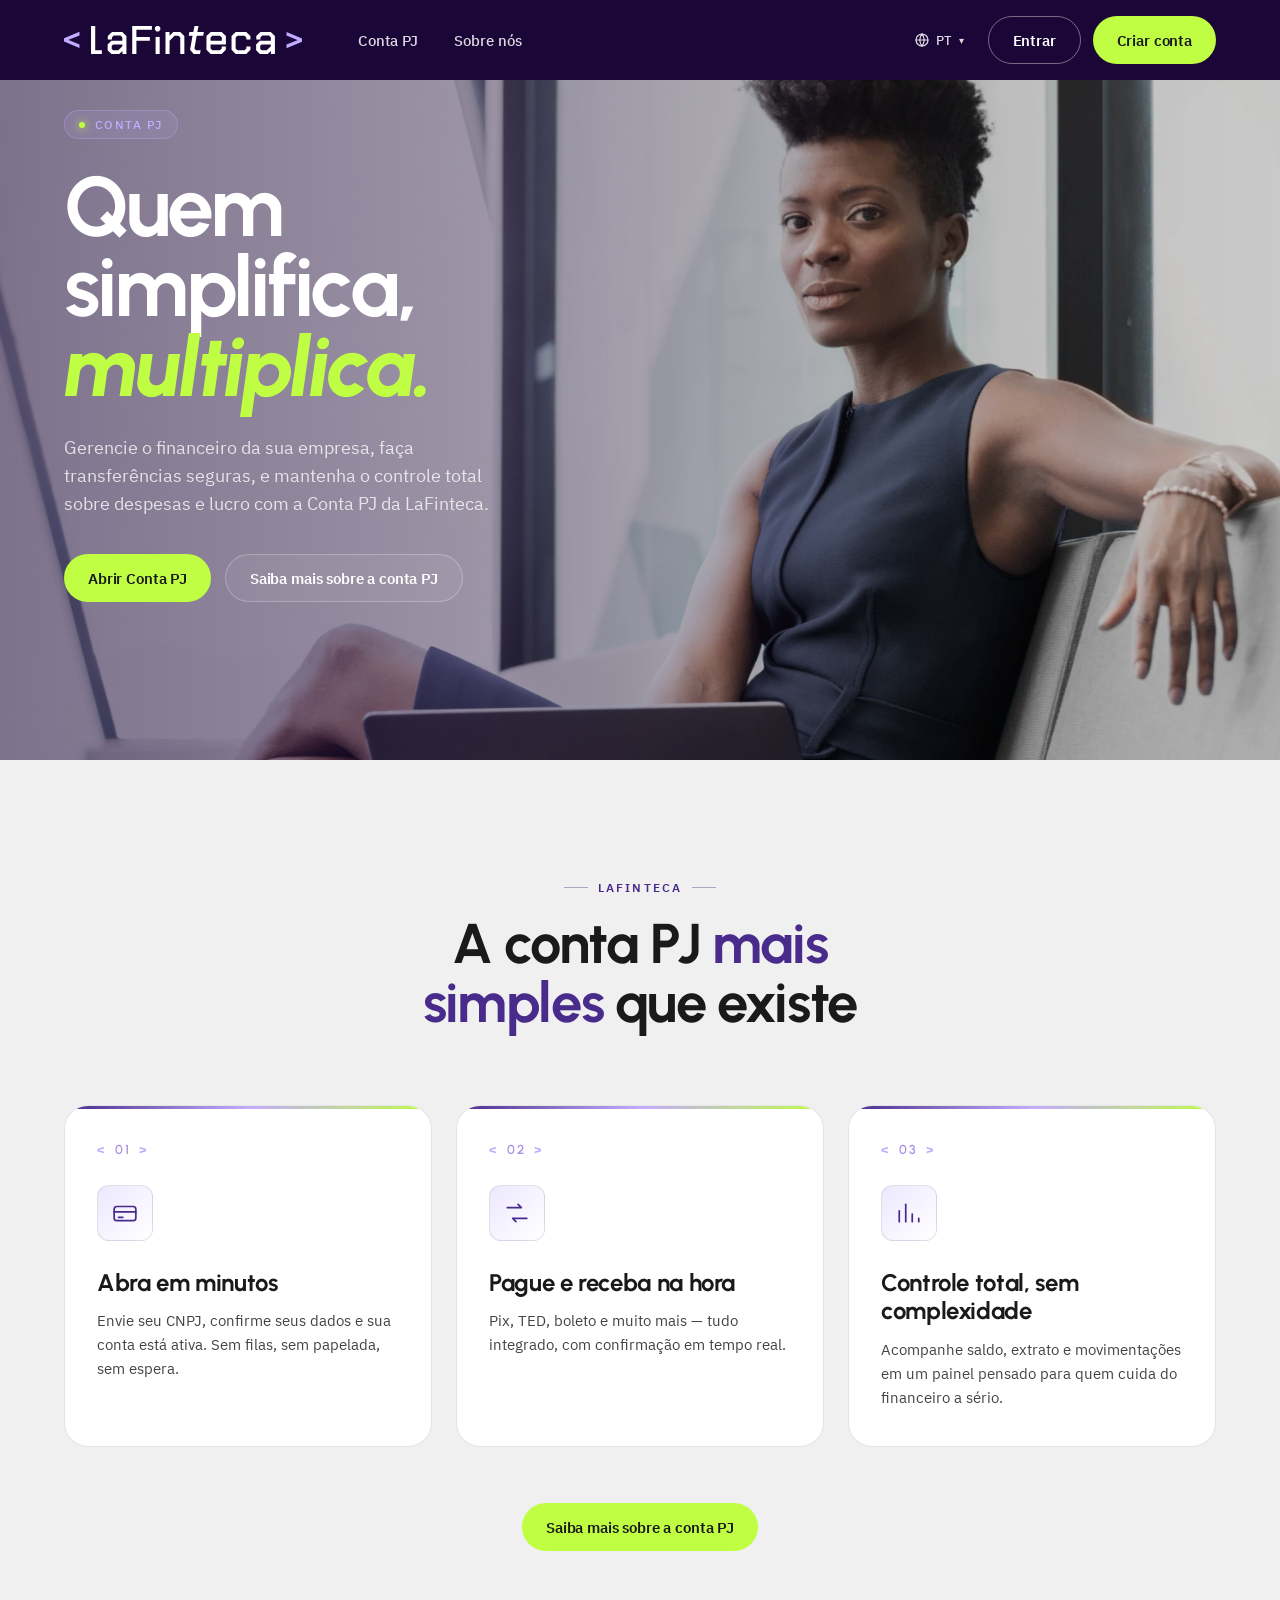
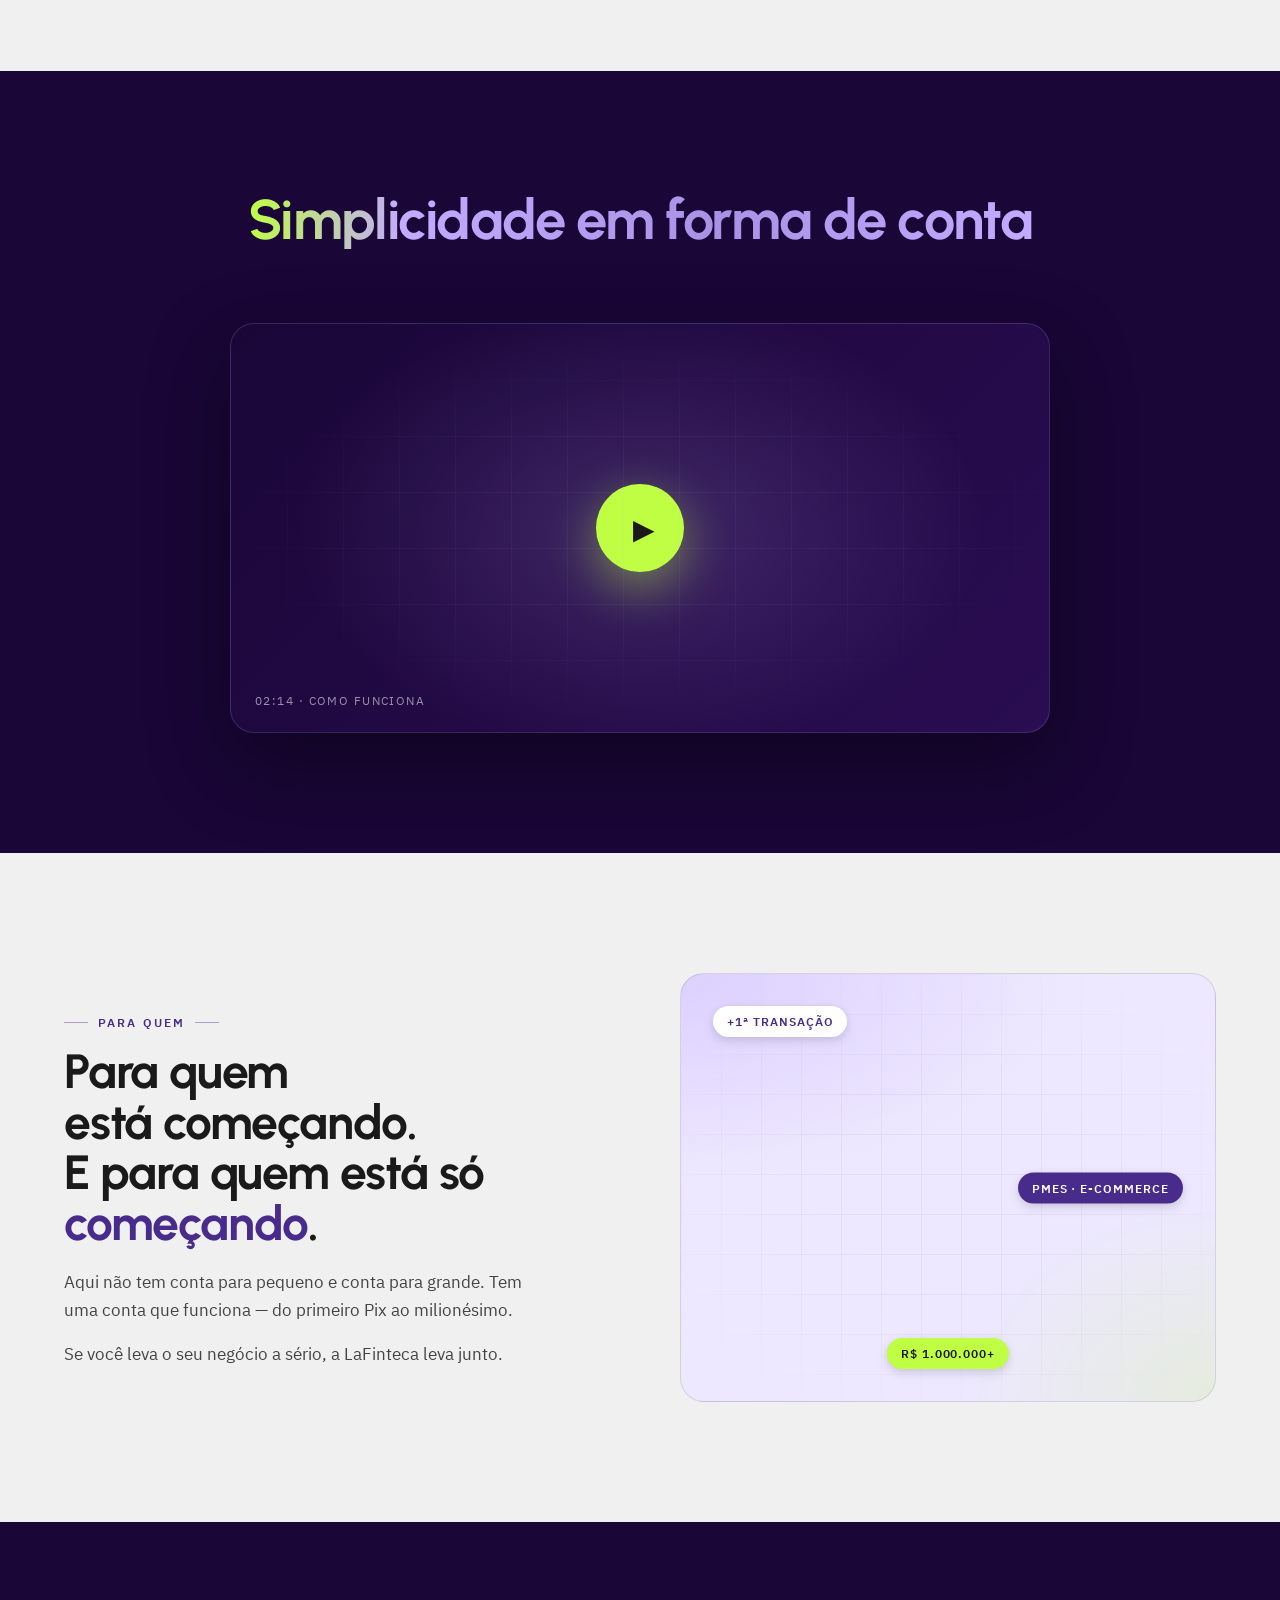
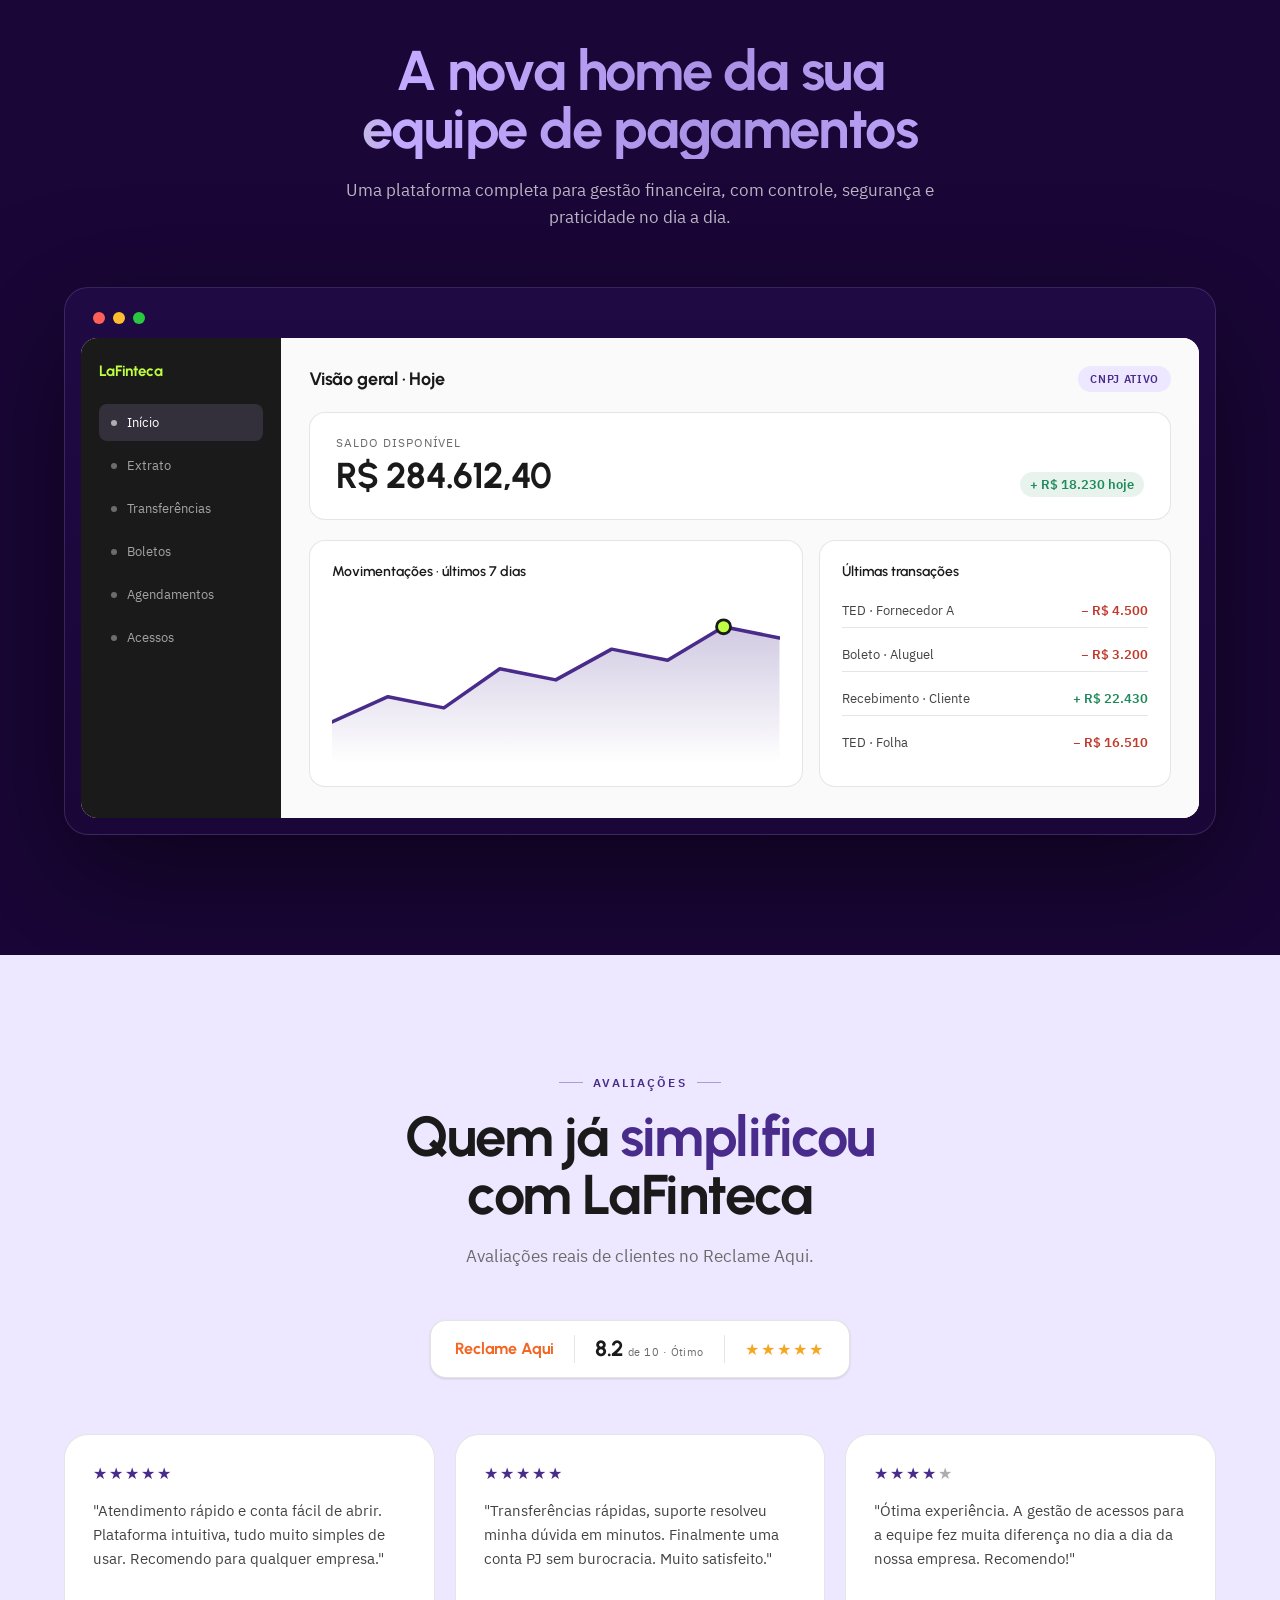
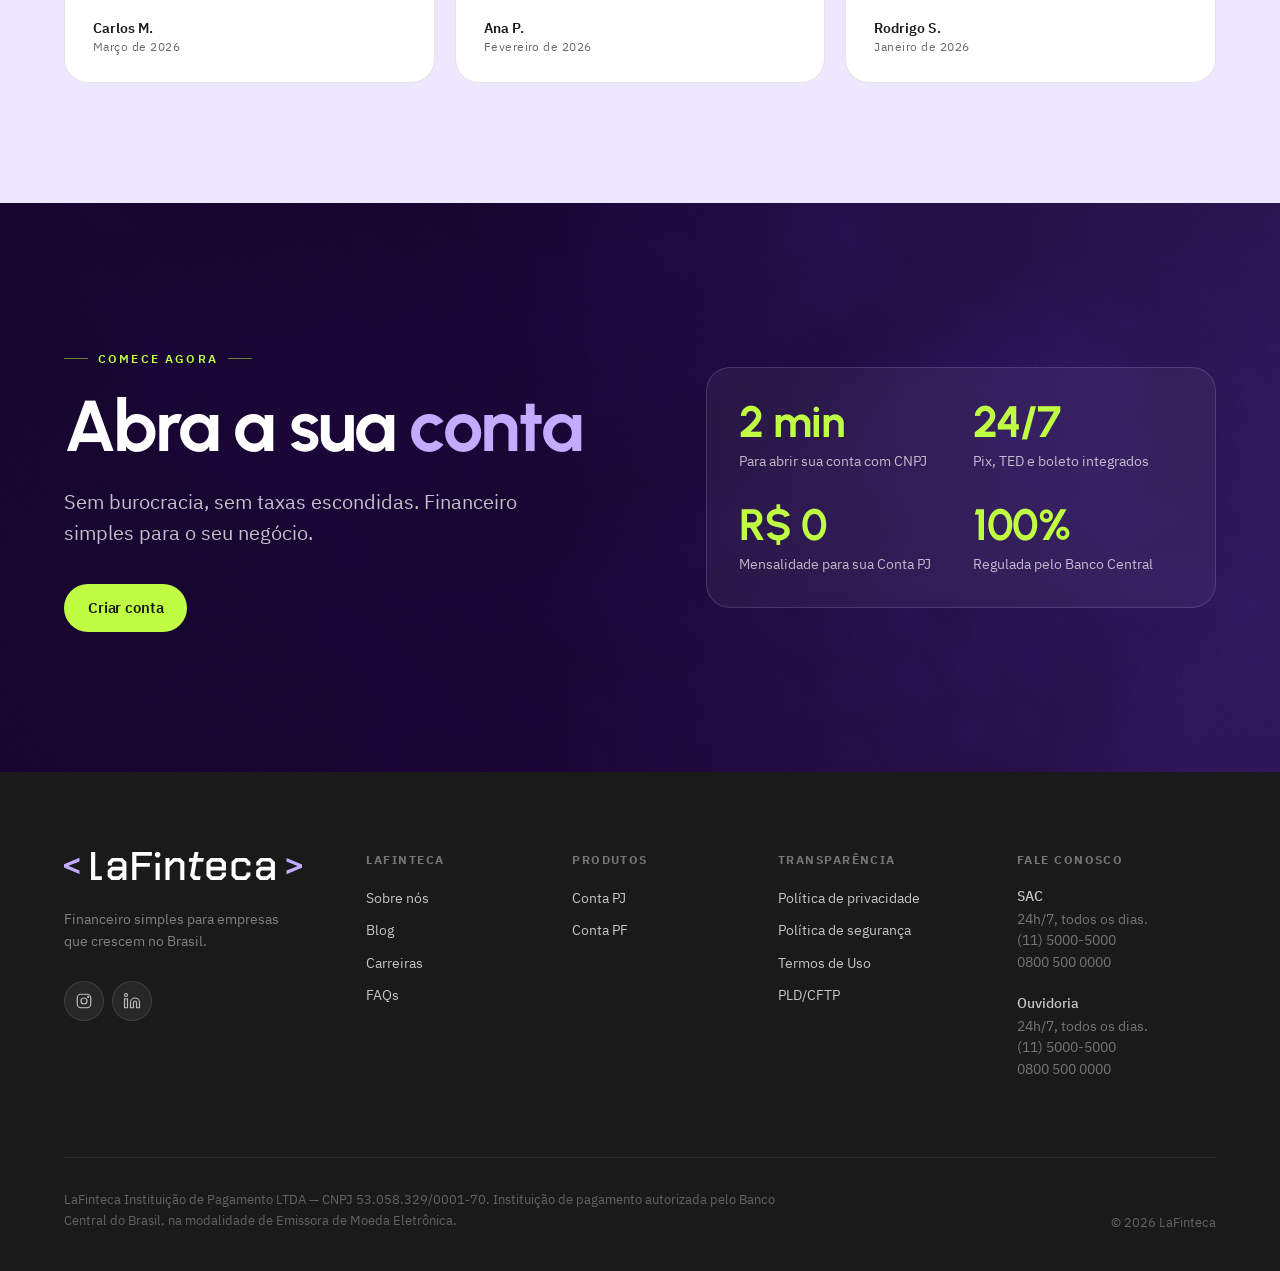
==== commit 687232b3: "Add PT/EN language switcher (globe + dropdown) Drop a globe + caret switcher into the header actions" ====
--- a/index.html
+++ b/index.html
@@ -429,11 +429,22 @@
       </a>
       <nav class="nav">
         <a href="Conta PJ.html">Conta PJ</a>
-        <a href="#">Sobre nós</a>
+        <a href="#"><span data-lang="pt">Sobre nós</span><span data-lang="en">About us</span></a>
       </nav>
       <div class="header-actions">
-        <button class="btn btn-ghost-light">Entrar</button>
-        <a class="btn btn-primary" href="Conta PJ.html">Criar conta</a>
+        <div class="lang-switch" id="langSwitch">
+          <button class="lang-switch__toggle" type="button" aria-haspopup="listbox" aria-expanded="false">
+            <svg class="lang-switch__globe" width="16" height="16" viewBox="0 0 24 24" fill="none" stroke="currentColor" stroke-width="1.8" stroke-linecap="round" stroke-linejoin="round"><circle cx="12" cy="12" r="9"/><path d="M3 12h18"/><path d="M12 3a14 14 0 0 1 0 18M12 3a14 14 0 0 0 0 18"/></svg>
+            <span class="lang-switch__current" id="langCurrent">PT</span>
+            <span class="lang-switch__caret">▾</span>
+          </button>
+          <ul class="lang-switch__menu" role="listbox">
+            <li><button type="button" class="lang-switch__option" data-lang-set="pt" role="option">PT</button></li>
+            <li><button type="button" class="lang-switch__option" data-lang-set="en" role="option">EN</button></li>
+          </ul>
+        </div>
+        <button class="btn btn-ghost-light"><span data-lang="pt">Entrar</span><span data-lang="en">Log in</span></button>
+        <a class="btn btn-primary" href="Conta PJ.html"><span data-lang="pt">Criar conta</span><span data-lang="en">Create account</span></a>
       </div>
     </header>
 
@@ -745,5 +756,6 @@
 
 </div>
 
+<script src="lang-switch.js" defer></script>
 </body>
 </html>
--- a/pages.css
+++ b/pages.css
@@ -1063,3 +1063,69 @@
   .product-tour-frame__play { width: 56px; height: 56px; font-size: 18px; }
   .faqs-search input { height: 50px; padding-left: 50px; }
 }
+
+/* ── Language switcher (globe + dropdown) ── */
+.lang-switch { position: relative; }
+.lang-switch__toggle {
+  display: inline-flex;
+  align-items: center;
+  gap: 6px;
+  background: transparent;
+  border: 1px solid transparent;
+  color: rgba(255, 255, 255, 0.85);
+  padding: 8px 10px;
+  border-radius: var(--radius-full);
+  font-family: var(--font-body);
+  font-size: 13px;
+  font-weight: 500;
+  letter-spacing: 0.04em;
+  cursor: pointer;
+  transition: color 0.15s, background 0.15s;
+}
+.lang-switch__toggle:hover {
+  color: var(--lf-lime);
+  background: rgba(255, 255, 255, 0.06);
+}
+.lang-switch__globe { display: block; }
+.lang-switch__caret { font-size: 10px; transition: transform 0.2s; }
+.lang-switch.is-open .lang-switch__caret { transform: rotate(180deg); }
+.lang-switch__menu {
+  display: none;
+  position: absolute;
+  top: calc(100% + 6px);
+  right: 0;
+  min-width: 96px;
+  padding: 6px 0;
+  margin: 0;
+  list-style: none;
+  background: var(--lf-near-black);
+  border: 1px solid rgba(195, 171, 255, 0.15);
+  border-radius: var(--radius-md);
+  box-shadow: var(--shadow-lg);
+  z-index: 60;
+}
+.lang-switch.is-open .lang-switch__menu { display: block; }
+.lang-switch__option {
+  display: block;
+  width: 100%;
+  text-align: left;
+  background: transparent;
+  border: none;
+  color: rgba(255, 255, 255, 0.85);
+  padding: 10px 18px;
+  font-family: var(--font-body);
+  font-size: 13px;
+  font-weight: 500;
+  letter-spacing: 0.04em;
+  cursor: pointer;
+  transition: background 0.15s, color 0.15s;
+}
+.lang-switch__option:hover {
+  background: rgba(255, 255, 255, 0.06);
+  color: var(--lf-lime);
+}
+.lang-switch__option.is-active { color: var(--lf-lime); }
+
+/* i18n: hide siblings of non-active language */
+body[data-lang="pt"] [data-lang="en"] { display: none !important; }
+body[data-lang="en"] [data-lang="pt"] { display: none !important; }
